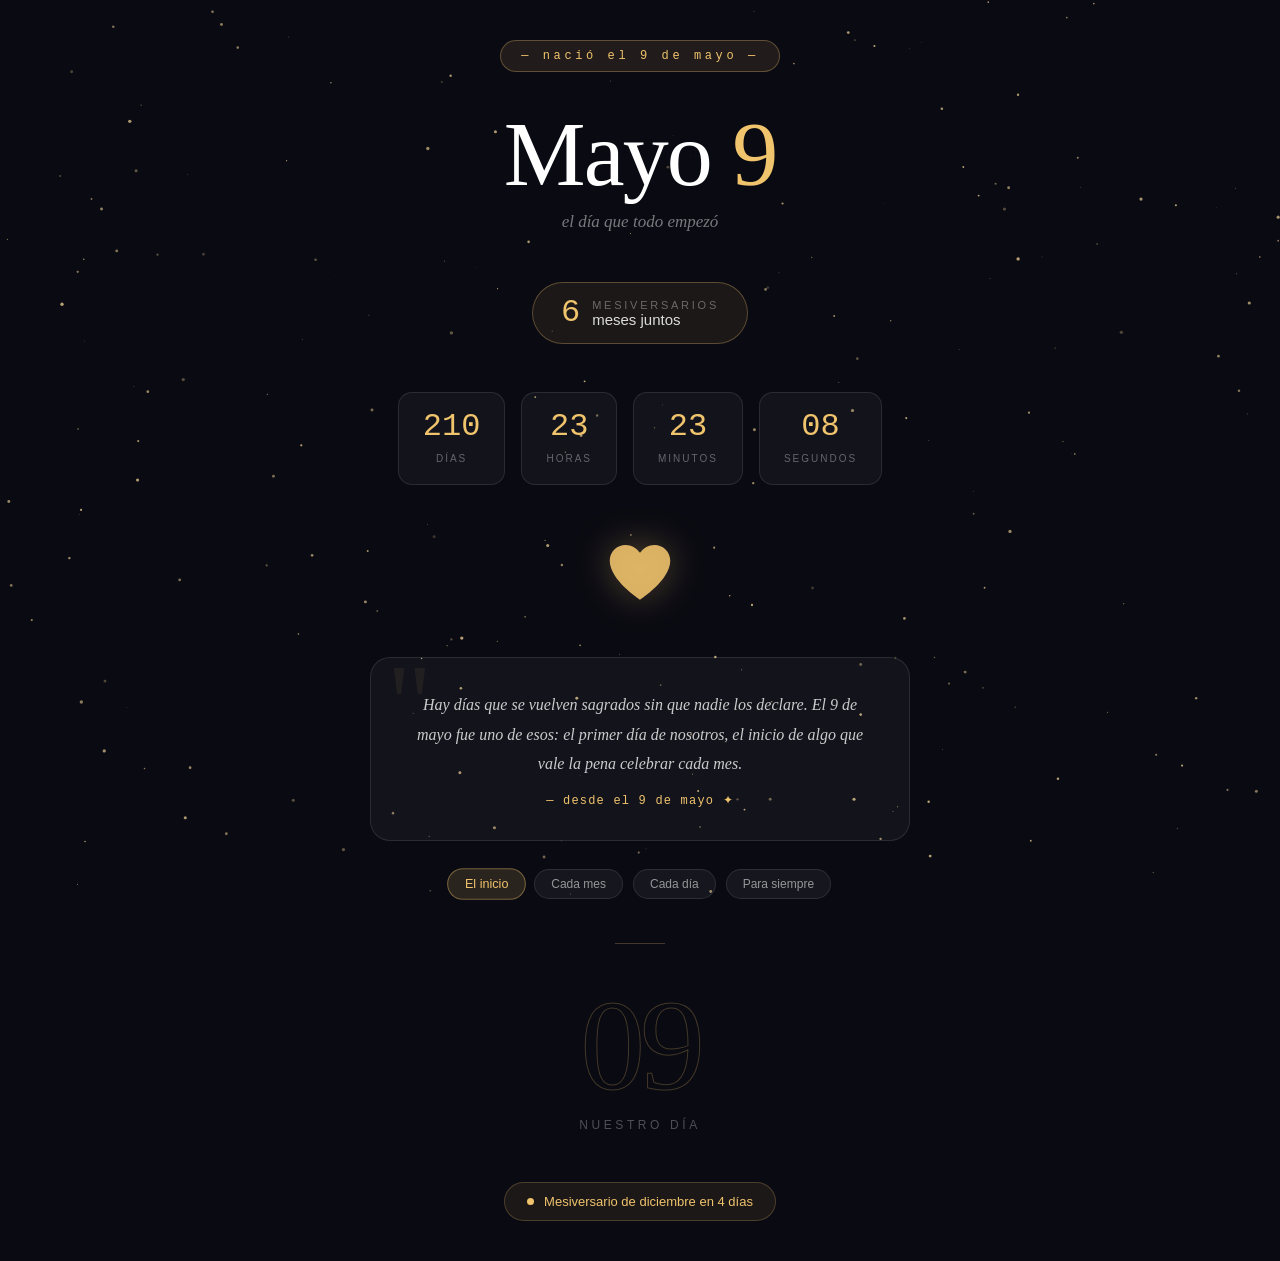
==== index.html @ dc181be8 "corregir el nombre" ====
<!DOCTYPE html>
<html lang="es">
<head>
    <meta charset="UTF-8">
    <meta name="viewport" content="width=device-width, initial-scale=1.0">
    
    <title>Sin contexto 😓</title>
    <style>
        * { margin: 0; 
            padding: 0; 
            box-sizing: 
            border-box; }

        body { 
            background: #0a0a12; 
            color: #fff; 
            font-family: 'Georgia', serif; 
            min-height: 100vh; 
            overflow-x: hidden; 
        }
        
        #canvas { 
            position: fixed; 
            top: 0; 
            left: 0; 
            width: 100%; 
            height: 100%; 
            z-index: 0; 
            pointer-events: none; 
        }
        
        .page { 
            position: relative; 
            z-index: 1; 
            min-height: 100vh; 
            display: flex; 
            flex-direction: column; 
            align-items: center; 
            justify-content: center; 
            padding: 40px 20px; 
            }

        .date-pill { 
            font-family: 'Courier New', monospace; 
            font-size: 12px; 
            letter-spacing: 0.3em; 
            color: #f0c36d; 
            background: rgba(240,195,109,0.1); 
            border: 1px solid rgba(240,195,109,0.3); 
            padding: 8px 20px; 
            border-radius: 40px; 
            margin-bottom: 36px; 
            animation: fadeUp 1s ease both; 
        }

        .main-title { 
            font-size: clamp(48px, 11vw, 92px); 
            font-weight: normal; 
            letter-spacing: -0.02em; 
            line-height: 1; 
            text-align: center; 
            margin-bottom: 12px; 
            animation: fadeUp 1s 0.2s ease both; 
        }
        
        .main-title span { 
            color: #f0c36d; 
            display: inline-block; 
            animation: glow 3s ease-in-out infinite; 
        }

        .subtitle { 
            font-size: 17px; 
            color: rgba(255,255,255,0.45); 
            font-style: italic; 
            margin-bottom: 50px; 
            text-align: center; 
            animation: fadeUp 1s 0.3s ease both; 
        }

        .mesiversario-badge {
            display: flex; 
            align-items: center; 
            gap: 12px;
            background: rgba(240,195,109,0.08); 
            border: 1px solid rgba(240,195,109,0.3);
            border-radius: 50px; 
            padding: 14px 28px; 
            margin-bottom: 48px;
            animation: fadeUp 1s 0.4s ease both;
        }
        .mes-num { 
            font-size: 32px; 
            color: #f0c36d; 
            font-family: 'Courier New', monospace; 
            line-height: 1;
        }
        
        .mes-info { 
            display: flex; 
            flex-direction: column; 
        }
        
        .mes-info .top { font-size: 11px; 
            letter-spacing: 0.25em; 
            color: rgba(255,255,255,0.35); 
            text-transform: uppercase; 
            font-family: sans-serif; }
        
        .mes-info .bot { 
            font-size: 15px; 
            color: rgba(255,255,255,0.85); 
            font-family: sans-serif; 
        }

        .counter-block { 
            display: flex; 
            gap: 16px; 
            margin-bottom: 52px; 
            animation: fadeUp 1s 0.55s ease both; flex-wrap: wrap; justify-content: center; }
        
        .counter-unit { 
            text-align: center; 
            background: rgba(255,255,255,0.04); 
            border: 0.5px solid rgba(255,255,255,0.1); 
            border-radius: 14px; 
            padding: 18px 24px; 
            min-width: 82px; 
            transition: transform 0.3s, border-color 0.3s; 
            cursor: default; 
        }
        
        .counter-unit:hover { 
            transform: translateY(-4px); 
            border-color: rgba(240,195,109,0.35); 
        }
        
        .counter-num { 
            font-size: 32px; 
            color: #f0c36d; 
            font-family: 'Courier New', monospace; 
            display: block; 
            line-height: 1;
            margin-bottom: 5px; }
        
        .counter-label { font-size: 10px; letter-spacing: 0.2em; color: rgba(255,255,255,0.35); text-transform: uppercase; font-family: sans-serif; }

        .heart-container { position: relative; margin-bottom: 44px; animation: fadeUp 1s 0.7s ease both; cursor: pointer; }
        
        .heart-svg { width: 72px; height: 72px; filter: drop-shadow(0 0 18px rgba(240,195,109,0.35)); animation: heartbeat 1.4s ease-in-out infinite; transition: transform 0.2s; }
        
        .heart-svg:hover { transform: scale(1.2); }

        .message-area { max-width: 540px; width: 100%; text-align: center; animation: fadeUp 1s 0.85s ease both; }
        
        .message-card { background: rgba(255,255,255,0.04); border: 0.5px solid rgba(255,255,255,0.1); border-radius: 20px; padding: 32px 36px; margin-bottom: 28px; position: relative; overflow: hidden; transition: opacity 0.3s, transform 0.3s; }
        
        .message-card::before { content: '"'; position: absolute; top: -10px; left: 16px; font-size: 110px; color: rgba(240,195,109,0.07); font-family: Georgia; line-height: 1; pointer-events: none; }
        
        .message-text { font-size: 16px; line-height: 1.85; color: rgba(255,255,255,0.78); font-style: italic; position: relative; z-index: 1; }
        
        .message-author { font-size: 12px; color: #f0c36d; letter-spacing: 0.1em; margin-top: 14px; font-family: 'Courier New', monospace; }

        .moments-row { display: flex; gap: 10px; flex-wrap: wrap; justify-content: center; margin-bottom: 44px; }
        
        .moment-tag { font-size: 12px; color: rgba(255,255,255,0.55); background: rgba(255,255,255,0.05); border: 0.5px solid rgba(255,255,255,0.1); border-radius: 30px; padding: 7px 16px; cursor: pointer; transition: all 0.3s; font-family: sans-serif; }
        
        .moment-tag:hover, .moment-tag.active { background: rgba(240,195,109,0.14); border-color: rgba(240,195,109,0.4); color: #f0c36d; transform: scale(1.05); }

        
        .section-divider { width: 50px; height: 1px; background: rgba(240,195,109,0.25); margin: 0 auto 36px; animation: fadeUp 1s 1s ease both; }

        
        .date-highlight { font-size: clamp(80px, 18vw, 130px); font-weight: normal; color: transparent; -webkit-text-stroke: 1px rgba(240,195,109,0.25); font-family: Georgia, serif; line-height: 1; text-align: center; animation: fadeUp 1s 1.1s ease both; user-select: none; letter-spacing: -0.04em; margin-bottom: 8px; }
        
        .since-label { font-size: 12px; letter-spacing: 0.3em; color: rgba(255,255,255,0.28); text-transform: uppercase; text-align: center; font-family: sans-serif; animation: fadeUp 1s 1.2s ease both; margin-bottom: 50px; }

        .next-badge { display: inline-flex; align-items: center; gap: 10px; background: rgba(240,195,109,0.08); border: 1px solid rgba(240,195,109,0.22); border-radius: 50px; padding: 11px 22px; font-size: 13px; color: #f0c36d; font-family: sans-serif; animation: fadeUp 1s 1.3s ease both; }
        
        .dot { width: 7px; height: 7px; background: #f0c36d; border-radius: 50%; animation: blink 1.5s ease-in-out infinite; }

            @keyframes fadeUp { from { opacity: 0; transform: translateY(22px); } to { opacity: 1; transform: translateY(0); } }
            @keyframes heartbeat { 0%,100%{transform:scale(1)} 15%{transform:scale(1.2)} 30%{transform:scale(1)} 45%{transform:scale(1.1)} 60%{transform:scale(1)} }
            @keyframes glow { 0%,100%{text-shadow:0 0 28px rgba(240,195,109,0.3)} 50%{text-shadow:0 0 56px rgba(240,195,109,0.7),0 0 90px rgba(240,195,109,0.25)} }
            @keyframes blink { 0%,100%{opacity:1} 50%{opacity:0.25} }
            @keyframes float-up { 0%{transform:translateY(0) scale(1);opacity:1} 100%{transform:translateY(-110px) scale(0.2);opacity:0} }
            .particle { position: fixed; pointer-events: none; z-index: 20; animation: float-up 1.2s ease-out forwards; font-size: 20px; }
            </style>
            </head>
            <body>

            <canvas id="canvas"></canvas>

            <div class="page">

            <div class="date-pill">— nació el 9 de mayo —</div>

            <div class="main-title">Mayo&nbsp;<span>9</span></div>
            <div class="subtitle">el día que todo empezó</div>

            <div class="mesiversario-badge">
                <div class="mes-num" id="mesNum">0</div>
                <div class="mes-info">
                <span class="top">mesiversarios</span>
                <span class="bot" id="mesLabel">juntos</span>
                </div>
            </div>

            <div class="counter-block">
                <div class="counter-unit">
                <span class="counter-num" id="cnt-days">0</span>
                <span class="counter-label">días</span>
                </div>
                <div class="counter-unit">
                <span class="counter-num" id="cnt-hours">00</span>
                <span class="counter-label">horas</span>
                </div>
                <div class="counter-unit">
                <span class="counter-num" id="cnt-minutes">00</span>
                <span class="counter-label">minutos</span>
                </div>
                <div class="counter-unit">
                <span class="counter-num" id="cnt-seconds">00</span>
                <span class="counter-label">segundos</span>
                </div>
            </div>

            <div class="heart-container" id="heartBtn">
                <svg class="heart-svg" viewBox="0 0 100 90" fill="none" xmlns="http://www.w3.org/2000/svg">
                <path d="M50 82 C50 82 8 55 8 28 C8 15 18 6 30 6 C38 6 45 10 50 17 C55 10 62 6 70 6 C82 6 92 15 92 28 C92 55 50 82 50 82Z" fill="#f0c36d" opacity="0.9"/>
                </svg>
            </div>

            <div class="message-area">
                <div class="message-card" id="messageCard">
                <p class="message-text" id="messageText">Hay días que se vuelven sagrados sin que nadie los declare. El 9 de mayo fue uno de esos: el primer día de nosotros, el inicio de algo que vale la pena celebrar cada mes.</p>
                <p class="message-author" id="messageAuthor">— desde el 9 de mayo ✦</p>
                </div>
                <div class="moments-row">
                <div class="moment-tag active" onclick="setMessage(0,this)">El inicio</div>
                <div class="moment-tag" onclick="setMessage(1,this)">Cada mes</div>
                <div class="moment-tag" onclick="setMessage(2,this)">Cada día</div>
                <div class="moment-tag" onclick="setMessage(3,this)">Para siempre</div>
                </div>
            </div>

            <div class="section-divider"></div>

            <div class="date-highlight">09</div>
            <div class="since-label">Nuestro día</div>

            <div class="next-badge">
                <div class="dot"></div>
                <span id="nextLabel">Calculando próximo mesiversario...</span>
            </div>

            </div>

            <script>
            const START = new Date(2026, 4, 9); // 9 de mayo 2025

            const messages = [
            { text: "Hay días que se vuelven sagrados sin que nadie los declare. El 9 de mayo fue uno de esos: el primer día de nosotros, el inicio de algo que vale la pena celebrar cada mes.", author: "— desde el 9 de mayo ✦" },
            { text: "Cada mes que pasa es un capítulo más de algo bonito. Cada vez que el calendario llega al 9, es una razón para sonreír y recordar que esto que construimos juntos sigue creciendo.", author: "— celebrando cada mesiversario ✦" },
            { text: "No hace falta esperar un año para celebrar. Cada día contigo ya es una razón, pero el 9 de cada mes tiene algo especial: es nuestro recordatorio de que todo empezó aquí.", author: "— en cada día contigo ✦" },
            { text: "Los meses se van acumulando y con ellos los momentos, las risas, los recuerdos. Para siempre es una promesa grande, pero la vamos construyendo de a un 9 por mes.", author: "— para siempre, de a poco ✦" }
            ];

            function setMessage(i, el) {
            document.querySelectorAll('.moment-tag').forEach(t => t.classList.remove('active'));
            el.classList.add('active');
            const card = document.getElementById('messageCard');
            card.style.opacity = '0';
            card.style.transform = 'translateY(8px)';
            setTimeout(() => {
                document.getElementById('messageText').textContent = messages[i].text;
                document.getElementById('messageAuthor').textContent = messages[i].author;
                card.style.transition = 'opacity 0.4s, transform 0.4s';
                card.style.opacity = '1';
                card.style.transform = 'translateY(0)';
            }, 200);
            }

            function monthDiff(start, now) {
            let months = (now.getFullYear() - start.getFullYear()) * 12;
            months += now.getMonth() - start.getMonth();
            if (now.getDate() < 9) months -= 1;
            return Math.max(0, months);
            }

            function nextNinth() {
            const now = new Date();
            let y = now.getFullYear(), m = now.getMonth();
            let candidate = new Date(y, m, 9);
            if (now >= candidate) {
                m += 1;
                if (m > 11) { m = 0; y += 1; }
                candidate = new Date(y, m, 9);
            }
            return candidate;
            }

            const monthNames = ['enero','febrero','marzo','abril','mayo','junio','julio','agosto','septiembre','octubre','noviembre','diciembre'];

            function updateAll() {
            const now = new Date();
            const diff = now - START;
            const totalSec = Math.floor(Math.max(0, diff) / 1000);
            const days  = Math.floor(totalSec / 86400);
            const hours = Math.floor((totalSec % 86400) / 3600);
            const mins  = Math.floor((totalSec % 3600) / 60);
            const secs  = totalSec % 60;

            document.getElementById('cnt-days').textContent = days;
            document.getElementById('cnt-hours').textContent = String(hours).padStart(2,'0');
            document.getElementById('cnt-minutes').textContent = String(mins).padStart(2,'0');
            document.getElementById('cnt-seconds').textContent = String(secs).padStart(2,'0');

            const meses = monthDiff(START, now);
            document.getElementById('mesNum').textContent = meses;
            document.getElementById('mesLabel').textContent = meses === 1 ? 'mes juntos' : 'meses juntos';

            const next = nextNinth();
            const msLeft = next - now;
            const dLeft = Math.ceil(msLeft / 86400000);
            const nextMes = monthNames[next.getMonth()];

            if (dLeft === 0) {
                document.getElementById('nextLabel').textContent = '✨ ¡Hoy es el mesiversario!';
            } else if (dLeft === 1) {
                document.getElementById('nextLabel').textContent = `Mesiversario de ${nextMes} mañana`;
            } else {
                document.getElementById('nextLabel').textContent = `Mesiversario de ${nextMes} en ${dLeft} días`;
            }
            }

            updateAll();
            setInterval(updateAll, 1000);

            // Stars
            const canvas = document.getElementById('canvas');
            const ctx = canvas.getContext('2d');
            let stars = [], W, H;

            function resize() { W = canvas.width = window.innerWidth; H = canvas.height = window.innerHeight; }
            function initStars() {
            stars = [];
            for (let i = 0; i < 220; i++) {
                stars.push({ x: Math.random()*W, y: Math.random()*H, r: Math.random()*1.4+0.3, speed: Math.random()*0.007+0.003, phase: Math.random()*Math.PI*2 });
            }
            }
            function animate(t) {
            ctx.clearRect(0,0,W,H);
            stars.forEach(s => {
                const a = 0.25 + 0.65 * Math.abs(Math.sin(t*0.001*s.speed*120 + s.phase));
                ctx.beginPath(); ctx.arc(s.x, s.y, s.r, 0, Math.PI*2);
                ctx.fillStyle = `rgba(240,210,150,${a*0.85})`; ctx.fill();
            });
            requestAnimationFrame(animate);
            }
            window.addEventListener('resize', () => { resize(); initStars(); });
            resize(); initStars(); animate(0);

            // Heart burst
            document.getElementById('heartBtn').addEventListener('click', e => {
            const emojis = ['✨','💛','⭐','🌟','✦','💫','🌙','✨','💛','⭐','🌟','✦','💫','🌙'];
            for (let i = 0; i < 9; i++) {
                const el = document.createElement('div');
                el.className = 'particle';
                el.textContent = emojis[Math.floor(Math.random()*emojis.length)];
                el.style.left = (e.clientX + (Math.random()-.5)*100) + 'px';
                el.style.top  = (e.clientY + (Math.random()-.5)*50) + 'px';
                el.style.animationDelay = (Math.random()*0.3) + 's';
                document.body.appendChild(el);
                setTimeout(() => el.remove(), 1500);
            }
        });
    </script>
</body>
</html>
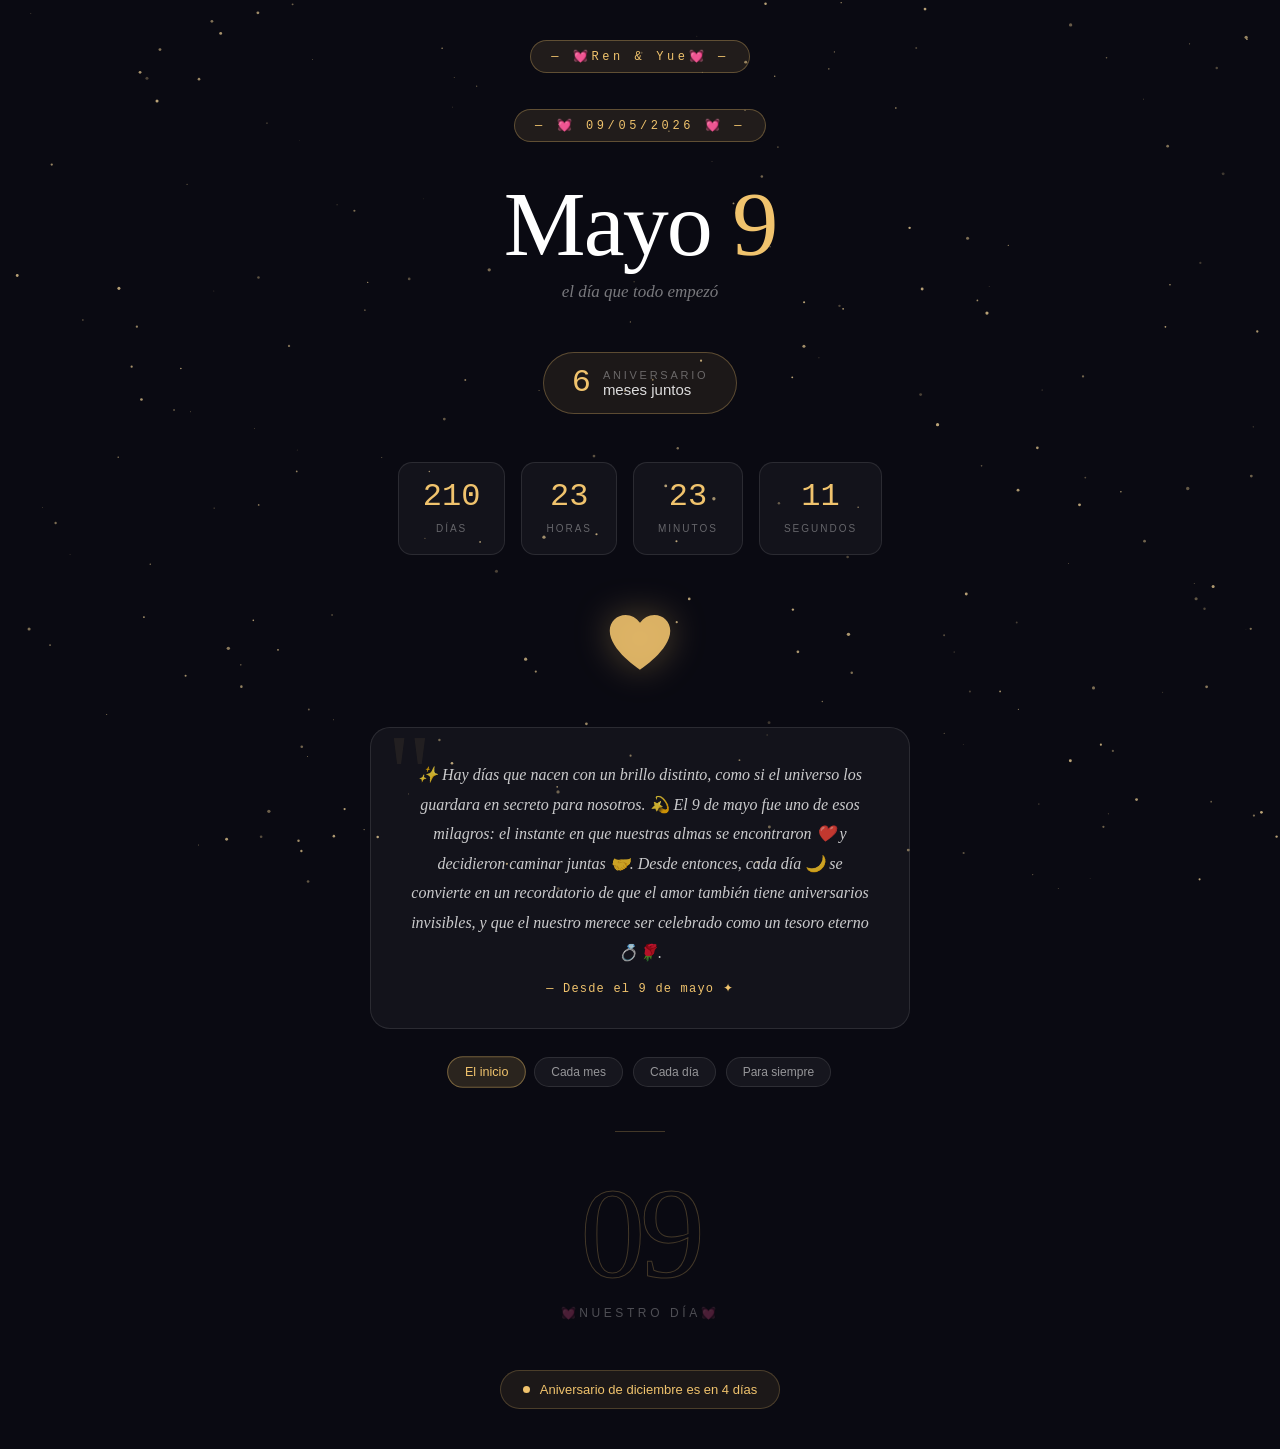
==== commit 8f07d79d: "Correcion de palabras" ====
--- a/index.html
+++ b/index.html
@@ -3,378 +3,78 @@
 <head>
     <meta charset="UTF-8">
     <meta name="viewport" content="width=device-width, initial-scale=1.0">
-    
     <title>Sin contexto 😓</title>
-    <style>
-        * { margin: 0; 
-            padding: 0; 
-            box-sizing: 
-            border-box; }
+    <link rel="stylesheet" href="styles.css">
+</head>
+<body>
 
-        body { 
-            background: #0a0a12; 
-            color: #fff; 
-            font-family: 'Georgia', serif; 
-            min-height: 100vh; 
-            overflow-x: hidden; 
-        }
-        
-        #canvas { 
-            position: fixed; 
-            top: 0; 
-            left: 0; 
-            width: 100%; 
-            height: 100%; 
-            z-index: 0; 
-            pointer-events: none; 
-        }
-        
-        .page { 
-            position: relative; 
-            z-index: 1; 
-            min-height: 100vh; 
-            display: flex; 
-            flex-direction: column; 
-            align-items: center; 
-            justify-content: center; 
-            padding: 40px 20px; 
-            }
+    <canvas id="canvas"></canvas>
 
-        .date-pill { 
-            font-family: 'Courier New', monospace; 
-            font-size: 12px; 
-            letter-spacing: 0.3em; 
-            color: #f0c36d; 
-            background: rgba(240,195,109,0.1); 
-            border: 1px solid rgba(240,195,109,0.3); 
-            padding: 8px 20px; 
-            border-radius: 40px; 
-            margin-bottom: 36px; 
-            animation: fadeUp 1s ease both; 
-        }
+    <div class="page">
 
-        .main-title { 
-            font-size: clamp(48px, 11vw, 92px); 
-            font-weight: normal; 
-            letter-spacing: -0.02em; 
-            line-height: 1; 
-            text-align: center; 
-            margin-bottom: 12px; 
-            animation: fadeUp 1s 0.2s ease both; 
-        }
-        
-        .main-title span { 
-            color: #f0c36d; 
-            display: inline-block; 
-            animation: glow 3s ease-in-out infinite; 
-        }
+        <div class="date-pill">— 💓Ren & Yue💓 —</div>
+        <div class="date-pill">— 💓 09/05/2026 💓 —</div>
 
-        .subtitle { 
-            font-size: 17px; 
-            color: rgba(255,255,255,0.45); 
-            font-style: italic; 
-            margin-bottom: 50px; 
-            text-align: center; 
-            animation: fadeUp 1s 0.3s ease both; 
-        }
+        <div class="main-title">Mayo&nbsp;<span>9</span></div>
+        <div class="subtitle">el día que todo empezó</div>
 
-        .mesiversario-badge {
-            display: flex; 
-            align-items: center; 
-            gap: 12px;
-            background: rgba(240,195,109,0.08); 
-            border: 1px solid rgba(240,195,109,0.3);
-            border-radius: 50px; 
-            padding: 14px 28px; 
-            margin-bottom: 48px;
-            animation: fadeUp 1s 0.4s ease both;
-        }
-        .mes-num { 
-            font-size: 32px; 
-            color: #f0c36d; 
-            font-family: 'Courier New', monospace; 
-            line-height: 1;
-        }
-        
-        .mes-info { 
-            display: flex; 
-            flex-direction: column; 
-        }
-        
-        .mes-info .top { font-size: 11px; 
-            letter-spacing: 0.25em; 
-            color: rgba(255,255,255,0.35); 
-            text-transform: uppercase; 
-            font-family: sans-serif; }
-        
-        .mes-info .bot { 
-            font-size: 15px; 
-            color: rgba(255,255,255,0.85); 
-            font-family: sans-serif; 
-        }
+        <div class="mesiversario-badge">
+            <div class="mes-num" id="mesNum">0</div>
+            <div class="mes-info">
+                <span class="top">Aniversario</span>
+                <span class="bot" id="mesLabel">juntos</span>
+            </div>
+        </div>
 
-        .counter-block { 
-            display: flex; 
-            gap: 16px; 
-            margin-bottom: 52px; 
-            animation: fadeUp 1s 0.55s ease both; flex-wrap: wrap; justify-content: center; }
-        
-        .counter-unit { 
-            text-align: center; 
-            background: rgba(255,255,255,0.04); 
-            border: 0.5px solid rgba(255,255,255,0.1); 
-            border-radius: 14px; 
-            padding: 18px 24px; 
-            min-width: 82px; 
-            transition: transform 0.3s, border-color 0.3s; 
-            cursor: default; 
-        }
-        
-        .counter-unit:hover { 
-            transform: translateY(-4px); 
-            border-color: rgba(240,195,109,0.35); 
-        }
-        
-        .counter-num { 
-            font-size: 32px; 
-            color: #f0c36d; 
-            font-family: 'Courier New', monospace; 
-            display: block; 
-            line-height: 1;
-            margin-bottom: 5px; }
-        
-        .counter-label { font-size: 10px; letter-spacing: 0.2em; color: rgba(255,255,255,0.35); text-transform: uppercase; font-family: sans-serif; }
+        <div class="counter-block">
+            <div class="counter-unit">
+                <span class="counter-num" id="cnt-days">0</span>
+                <span class="counter-label">Días</span>
+            </div>
+            <div class="counter-unit">
+                <span class="counter-num" id="cnt-hours">00</span>
+                <span class="counter-label">Horas</span>
+            </div>
+            <div class="counter-unit">
+                <span class="counter-num" id="cnt-minutes">00</span>
+                <span class="counter-label">Minutos</span>
+            </div>
+            <div class="counter-unit">
+                <span class="counter-num" id="cnt-seconds">00</span>
+                <span class="counter-label">Segundos</span>
+            </div>
+        </div>
 
-        .heart-container { position: relative; margin-bottom: 44px; animation: fadeUp 1s 0.7s ease both; cursor: pointer; }
-        
-        .heart-svg { width: 72px; height: 72px; filter: drop-shadow(0 0 18px rgba(240,195,109,0.35)); animation: heartbeat 1.4s ease-in-out infinite; transition: transform 0.2s; }
-        
-        .heart-svg:hover { transform: scale(1.2); }
+        <div class="heart-container" id="heartBtn">
+            <svg class="heart-svg" viewBox="0 0 100 90" fill="none" xmlns="http://www.w3.org/2000/svg">
+                <path d="M50 82 C50 82 8 55 8 28 C8 15 18 6 30 6 C38 6 45 10 50 17 C55 10 62 6 70 6 C82 6 92 15 92 28 C92 55 50 82 50 82Z" fill="#f0c36d" opacity="0.9"/>
+            </svg>
+        </div>
 
-        .message-area { max-width: 540px; width: 100%; text-align: center; animation: fadeUp 1s 0.85s ease both; }
-        
-        .message-card { background: rgba(255,255,255,0.04); border: 0.5px solid rgba(255,255,255,0.1); border-radius: 20px; padding: 32px 36px; margin-bottom: 28px; position: relative; overflow: hidden; transition: opacity 0.3s, transform 0.3s; }
-        
-        .message-card::before { content: '"'; position: absolute; top: -10px; left: 16px; font-size: 110px; color: rgba(240,195,109,0.07); font-family: Georgia; line-height: 1; pointer-events: none; }
-        
-        .message-text { font-size: 16px; line-height: 1.85; color: rgba(255,255,255,0.78); font-style: italic; position: relative; z-index: 1; }
-        
-        .message-author { font-size: 12px; color: #f0c36d; letter-spacing: 0.1em; margin-top: 14px; font-family: 'Courier New', monospace; }
-
-        .moments-row { display: flex; gap: 10px; flex-wrap: wrap; justify-content: center; margin-bottom: 44px; }
-        
-        .moment-tag { font-size: 12px; color: rgba(255,255,255,0.55); background: rgba(255,255,255,0.05); border: 0.5px solid rgba(255,255,255,0.1); border-radius: 30px; padding: 7px 16px; cursor: pointer; transition: all 0.3s; font-family: sans-serif; }
-        
-        .moment-tag:hover, .moment-tag.active { background: rgba(240,195,109,0.14); border-color: rgba(240,195,109,0.4); color: #f0c36d; transform: scale(1.05); }
-
-        
-        .section-divider { width: 50px; height: 1px; background: rgba(240,195,109,0.25); margin: 0 auto 36px; animation: fadeUp 1s 1s ease both; }
-
-        
-        .date-highlight { font-size: clamp(80px, 18vw, 130px); font-weight: normal; color: transparent; -webkit-text-stroke: 1px rgba(240,195,109,0.25); font-family: Georgia, serif; line-height: 1; text-align: center; animation: fadeUp 1s 1.1s ease both; user-select: none; letter-spacing: -0.04em; margin-bottom: 8px; }
-        
-        .since-label { font-size: 12px; letter-spacing: 0.3em; color: rgba(255,255,255,0.28); text-transform: uppercase; text-align: center; font-family: sans-serif; animation: fadeUp 1s 1.2s ease both; margin-bottom: 50px; }
-
-        .next-badge { display: inline-flex; align-items: center; gap: 10px; background: rgba(240,195,109,0.08); border: 1px solid rgba(240,195,109,0.22); border-radius: 50px; padding: 11px 22px; font-size: 13px; color: #f0c36d; font-family: sans-serif; animation: fadeUp 1s 1.3s ease both; }
-        
-        .dot { width: 7px; height: 7px; background: #f0c36d; border-radius: 50%; animation: blink 1.5s ease-in-out infinite; }
-
-            @keyframes fadeUp { from { opacity: 0; transform: translateY(22px); } to { opacity: 1; transform: translateY(0); } }
-            @keyframes heartbeat { 0%,100%{transform:scale(1)} 15%{transform:scale(1.2)} 30%{transform:scale(1)} 45%{transform:scale(1.1)} 60%{transform:scale(1)} }
-            @keyframes glow { 0%,100%{text-shadow:0 0 28px rgba(240,195,109,0.3)} 50%{text-shadow:0 0 56px rgba(240,195,109,0.7),0 0 90px rgba(240,195,109,0.25)} }
-            @keyframes blink { 0%,100%{opacity:1} 50%{opacity:0.25} }
-            @keyframes float-up { 0%{transform:translateY(0) scale(1);opacity:1} 100%{transform:translateY(-110px) scale(0.2);opacity:0} }
-            .particle { position: fixed; pointer-events: none; z-index: 20; animation: float-up 1.2s ease-out forwards; font-size: 20px; }
-            </style>
-            </head>
-            <body>
-
-            <canvas id="canvas"></canvas>
-
-            <div class="page">
-
-            <div class="date-pill">— nació el 9 de mayo —</div>
-
-            <div class="main-title">Mayo&nbsp;<span>9</span></div>
-            <div class="subtitle">el día que todo empezó</div>
-
-            <div class="mesiversario-badge">
-                <div class="mes-num" id="mesNum">0</div>
-                <div class="mes-info">
-                <span class="top">mesiversarios</span>
-                <span class="bot" id="mesLabel">juntos</span>
-                </div>
+        <div class="message-area">
+            <div class="message-card" id="messageCard">
+                <p class="message-text" id="messageText">✨ Hay días que nacen con un brillo distinto, como si el universo los guardara en secreto para nosotros. 💫 El 9 de mayo fue uno de esos milagros: el instante en que nuestras almas se encontraron ❤️ y decidieron caminar juntas 🤝. Desde entonces, cada día 🌙 se convierte en un recordatorio de que el amor también tiene aniversarios invisibles, y que el nuestro merece ser celebrado como un tesoro eterno 💍🌹.</p>
+                <p class="message-author" id="messageAuthor">— Desde el 9 de mayo ✦</p>
             </div>
-
-            <div class="counter-block">
-                <div class="counter-unit">
-                <span class="counter-num" id="cnt-days">0</span>
-                <span class="counter-label">días</span>
-                </div>
-                <div class="counter-unit">
-                <span class="counter-num" id="cnt-hours">00</span>
-                <span class="counter-label">horas</span>
-                </div>
-                <div class="counter-unit">
-                <span class="counter-num" id="cnt-minutes">00</span>
-                <span class="counter-label">minutos</span>
-                </div>
-                <div class="counter-unit">
-                <span class="counter-num" id="cnt-seconds">00</span>
-                <span class="counter-label">segundos</span>
-                </div>
-            </div>
-
-            <div class="heart-container" id="heartBtn">
-                <svg class="heart-svg" viewBox="0 0 100 90" fill="none" xmlns="http://www.w3.org/2000/svg">
-                <path d="M50 82 C50 82 8 55 8 28 C8 15 18 6 30 6 C38 6 45 10 50 17 C55 10 62 6 70 6 C82 6 92 15 92 28 C92 55 50 82 50 82Z" fill="#f0c36d" opacity="0.9"/>
-                </svg>
-            </div>
-
-            <div class="message-area">
-                <div class="message-card" id="messageCard">
-                <p class="message-text" id="messageText">Hay días que se vuelven sagrados sin que nadie los declare. El 9 de mayo fue uno de esos: el primer día de nosotros, el inicio de algo que vale la pena celebrar cada mes.</p>
-                <p class="message-author" id="messageAuthor">— desde el 9 de mayo ✦</p>
-                </div>
-                <div class="moments-row">
+            <div class="moments-row">
                 <div class="moment-tag active" onclick="setMessage(0,this)">El inicio</div>
                 <div class="moment-tag" onclick="setMessage(1,this)">Cada mes</div>
                 <div class="moment-tag" onclick="setMessage(2,this)">Cada día</div>
                 <div class="moment-tag" onclick="setMessage(3,this)">Para siempre</div>
-                </div>
             </div>
+        </div>
 
-            <div class="section-divider"></div>
+        <div class="section-divider"></div>
 
-            <div class="date-highlight">09</div>
-            <div class="since-label">Nuestro día</div>
+        <div class="date-highlight">09</div>
+        <div class="since-label">💓Nuestro día💓</div>
 
-            <div class="next-badge">
-                <div class="dot"></div>
-                <span id="nextLabel">Calculando próximo mesiversario...</span>
-            </div>
+        <div class="next-badge">
+            <div class="dot"></div>
+            <span id="nextLabel">Calculando próximo mesiversario...</span>
+        </div>
+    </div>
 
-            </div>
-
-            <script>
-            const START = new Date(2026, 4, 9); // 9 de mayo 2025
-
-            const messages = [
-            { text: "Hay días que se vuelven sagrados sin que nadie los declare. El 9 de mayo fue uno de esos: el primer día de nosotros, el inicio de algo que vale la pena celebrar cada mes.", author: "— desde el 9 de mayo ✦" },
-            { text: "Cada mes que pasa es un capítulo más de algo bonito. Cada vez que el calendario llega al 9, es una razón para sonreír y recordar que esto que construimos juntos sigue creciendo.", author: "— celebrando cada mesiversario ✦" },
-            { text: "No hace falta esperar un año para celebrar. Cada día contigo ya es una razón, pero el 9 de cada mes tiene algo especial: es nuestro recordatorio de que todo empezó aquí.", author: "— en cada día contigo ✦" },
-            { text: "Los meses se van acumulando y con ellos los momentos, las risas, los recuerdos. Para siempre es una promesa grande, pero la vamos construyendo de a un 9 por mes.", author: "— para siempre, de a poco ✦" }
-            ];
-
-            function setMessage(i, el) {
-            document.querySelectorAll('.moment-tag').forEach(t => t.classList.remove('active'));
-            el.classList.add('active');
-            const card = document.getElementById('messageCard');
-            card.style.opacity = '0';
-            card.style.transform = 'translateY(8px)';
-            setTimeout(() => {
-                document.getElementById('messageText').textContent = messages[i].text;
-                document.getElementById('messageAuthor').textContent = messages[i].author;
-                card.style.transition = 'opacity 0.4s, transform 0.4s';
-                card.style.opacity = '1';
-                card.style.transform = 'translateY(0)';
-            }, 200);
-            }
-
-            function monthDiff(start, now) {
-            let months = (now.getFullYear() - start.getFullYear()) * 12;
-            months += now.getMonth() - start.getMonth();
-            if (now.getDate() < 9) months -= 1;
-            return Math.max(0, months);
-            }
-
-            function nextNinth() {
-            const now = new Date();
-            let y = now.getFullYear(), m = now.getMonth();
-            let candidate = new Date(y, m, 9);
-            if (now >= candidate) {
-                m += 1;
-                if (m > 11) { m = 0; y += 1; }
-                candidate = new Date(y, m, 9);
-            }
-            return candidate;
-            }
-
-            const monthNames = ['enero','febrero','marzo','abril','mayo','junio','julio','agosto','septiembre','octubre','noviembre','diciembre'];
-
-            function updateAll() {
-            const now = new Date();
-            const diff = now - START;
-            const totalSec = Math.floor(Math.max(0, diff) / 1000);
-            const days  = Math.floor(totalSec / 86400);
-            const hours = Math.floor((totalSec % 86400) / 3600);
-            const mins  = Math.floor((totalSec % 3600) / 60);
-            const secs  = totalSec % 60;
-
-            document.getElementById('cnt-days').textContent = days;
-            document.getElementById('cnt-hours').textContent = String(hours).padStart(2,'0');
-            document.getElementById('cnt-minutes').textContent = String(mins).padStart(2,'0');
-            document.getElementById('cnt-seconds').textContent = String(secs).padStart(2,'0');
-
-            const meses = monthDiff(START, now);
-            document.getElementById('mesNum').textContent = meses;
-            document.getElementById('mesLabel').textContent = meses === 1 ? 'mes juntos' : 'meses juntos';
-
-            const next = nextNinth();
-            const msLeft = next - now;
-            const dLeft = Math.ceil(msLeft / 86400000);
-            const nextMes = monthNames[next.getMonth()];
-
-            if (dLeft === 0) {
-                document.getElementById('nextLabel').textContent = '✨ ¡Hoy es el mesiversario!';
-            } else if (dLeft === 1) {
-                document.getElementById('nextLabel').textContent = `Mesiversario de ${nextMes} mañana`;
-            } else {
-                document.getElementById('nextLabel').textContent = `Mesiversario de ${nextMes} en ${dLeft} días`;
-            }
-            }
-
-            updateAll();
-            setInterval(updateAll, 1000);
-
-            // Stars
-            const canvas = document.getElementById('canvas');
-            const ctx = canvas.getContext('2d');
-            let stars = [], W, H;
-
-            function resize() { W = canvas.width = window.innerWidth; H = canvas.height = window.innerHeight; }
-            function initStars() {
-            stars = [];
-            for (let i = 0; i < 220; i++) {
-                stars.push({ x: Math.random()*W, y: Math.random()*H, r: Math.random()*1.4+0.3, speed: Math.random()*0.007+0.003, phase: Math.random()*Math.PI*2 });
-            }
-            }
-            function animate(t) {
-            ctx.clearRect(0,0,W,H);
-            stars.forEach(s => {
-                const a = 0.25 + 0.65 * Math.abs(Math.sin(t*0.001*s.speed*120 + s.phase));
-                ctx.beginPath(); ctx.arc(s.x, s.y, s.r, 0, Math.PI*2);
-                ctx.fillStyle = `rgba(240,210,150,${a*0.85})`; ctx.fill();
-            });
-            requestAnimationFrame(animate);
-            }
-            window.addEventListener('resize', () => { resize(); initStars(); });
-            resize(); initStars(); animate(0);
-
-            // Heart burst
-            document.getElementById('heartBtn').addEventListener('click', e => {
-            const emojis = ['✨','💛','⭐','🌟','✦','💫','🌙','✨','💛','⭐','🌟','✦','💫','🌙'];
-            for (let i = 0; i < 9; i++) {
-                const el = document.createElement('div');
-                el.className = 'particle';
-                el.textContent = emojis[Math.floor(Math.random()*emojis.length)];
-                el.style.left = (e.clientX + (Math.random()-.5)*100) + 'px';
-                el.style.top  = (e.clientY + (Math.random()-.5)*50) + 'px';
-                el.style.animationDelay = (Math.random()*0.3) + 's';
-                document.body.appendChild(el);
-                setTimeout(() => el.remove(), 1500);
-            }
-        });
-    </script>
+    <script src="script.js"></script>
 </body>
 </html>
--- a/styles.css
+++ b/styles.css
@@ -0,0 +1,335 @@
+* { margin: 0; 
+    padding: 0; 
+    box-sizing: 
+    border-box; }
+
+body { 
+    background: #0a0a12; 
+    color: #fff; 
+    font-family: 'Georgia', serif; 
+    min-height: 100vh; 
+    overflow-x: hidden; 
+}
+
+#canvas { 
+    position: fixed; 
+    top: 0; 
+    left: 0; 
+    width: 100%; 
+    height: 100%; 
+    z-index: 0; 
+    pointer-events: none; 
+}
+
+.page { 
+    position: relative; 
+    z-index: 1; 
+    min-height: 100vh; 
+    display: flex; 
+    flex-direction: column; 
+    align-items: center; 
+    justify-content: center; 
+    padding: 40px 20px; 
+}
+
+.date-pill { 
+    font-family: 'Courier New', monospace; 
+    font-size: 12px; 
+    letter-spacing: 0.3em; 
+    color: #f0c36d; 
+    background: rgba(240,195,109,0.1); 
+    border: 1px solid rgba(240,195,109,0.3); 
+    padding: 8px 20px; 
+    border-radius: 40px; 
+    margin-bottom: 36px; 
+    animation: fadeUp 1s ease both; 
+}
+
+.main-title { 
+    font-size: clamp(48px, 11vw, 92px); 
+    font-weight: normal; 
+    letter-spacing: -0.02em; 
+    line-height: 1; 
+    text-align: center; 
+    margin-bottom: 12px; 
+    animation: fadeUp 1s 0.2s ease both; 
+}
+
+.main-title span { 
+    color: #f0c36d; 
+    display: inline-block; 
+    animation: glow 3s ease-in-out infinite; 
+}
+
+.subtitle { 
+    font-size: 17px; 
+    color: rgba(255,255,255,0.45); 
+    font-style: italic; 
+    margin-bottom: 50px; 
+    text-align: center; 
+    animation: fadeUp 1s 0.3s ease both; 
+}
+
+.mesiversario-badge {
+    display: flex; 
+    align-items: center; 
+    gap: 12px;
+    background: rgba(240,195,109,0.08); 
+    border: 1px solid rgba(240,195,109,0.3);
+    border-radius: 50px; 
+    padding: 14px 28px; 
+    margin-bottom: 48px;
+    animation: fadeUp 1s 0.4s ease both;
+}
+
+.mes-num { 
+    font-size: 32px; 
+    color: #f0c36d; 
+    font-family: 'Courier New', monospace; 
+    line-height: 1;
+}
+
+.mes-info { 
+    display: flex; 
+    flex-direction: column; 
+}
+
+.mes-info .top { 
+    font-size: 11px; 
+    letter-spacing: 0.25em; 
+    color: rgba(255,255,255,0.35); 
+    text-transform: uppercase; 
+    font-family: sans-serif; 
+}
+
+.mes-info .bot { 
+    font-size: 15px; 
+    color: rgba(255,255,255,0.85); 
+    font-family: sans-serif; 
+}
+
+.counter-block { 
+    display: flex; 
+    gap: 16px; 
+    margin-bottom: 52px; 
+    animation: fadeUp 1s 0.55s ease both; 
+    flex-wrap: wrap; 
+    justify-content: center; 
+}
+
+.counter-unit { 
+    text-align: center; 
+    background: rgba(255,255,255,0.04); 
+    border: 0.5px solid rgba(255,255,255,0.1); 
+    border-radius: 14px; 
+    padding: 18px 24px; 
+    min-width: 82px; 
+    transition: transform 0.3s, border-color 0.3s; 
+    cursor: default; 
+}
+
+.counter-unit:hover { 
+    transform: translateY(-4px); 
+    border-color: rgba(240,195,109,0.35); 
+}
+
+.counter-num { 
+    font-size: 32px; 
+    color: #f0c36d; 
+    font-family: 'Courier New', monospace; 
+    display: block; 
+    line-height: 1;
+    margin-bottom: 5px; 
+}
+
+.counter-label { 
+    font-size: 10px; 
+    letter-spacing: 0.2em; 
+    color: rgba(255,255,255,0.35); 
+    text-transform: uppercase; 
+    font-family: sans-serif; 
+}
+
+.heart-container { 
+    position: relative; 
+    margin-bottom: 44px; 
+    animation: fadeUp 1s 0.7s ease both; 
+    cursor: pointer; 
+}
+
+.heart-svg { 
+    width: 72px; 
+    height: 72px; 
+    filter: drop-shadow(0 0 18px rgba(240,195,109,0.35)); 
+    animation: heartbeat 1.4s ease-in-out infinite; 
+    transition: transform 0.2s; 
+}
+
+.heart-svg:hover { 
+    transform: scale(1.2); 
+}
+
+.message-area { 
+    max-width: 540px; 
+    width: 100%; 
+    text-align: center; 
+    animation: fadeUp 1s 0.85s ease both; 
+}
+
+.message-card { 
+    background: rgba(255,255,255,0.04); 
+    border: 0.5px solid rgba(255,255,255,0.1); 
+    border-radius: 20px; 
+    padding: 32px 36px; 
+    margin-bottom: 28px; 
+    position: relative; 
+    overflow: hidden; 
+    transition: opacity 0.3s, transform 0.3s; 
+}
+
+.message-card::before { 
+    content: '"'; 
+    position: absolute; 
+    top: -10px; 
+    left: 16px; 
+    font-size: 110px; 
+    color: rgba(240,195,109,0.07); 
+    font-family: Georgia; 
+    line-height: 1; 
+    pointer-events: none; 
+}
+
+.message-text { 
+    font-size: 16px; 
+    line-height: 1.85; 
+    color: rgba(255,255,255,0.78); 
+    font-style: italic; 
+    position: relative; 
+    z-index: 1; 
+}
+
+.message-author { 
+    font-size: 12px; 
+    color: #f0c36d; 
+    letter-spacing: 0.1em; 
+    margin-top: 14px; 
+    font-family: 'Courier New', monospace; 
+}
+
+.moments-row { 
+    display: flex; 
+    gap: 10px; 
+    flex-wrap: wrap; 
+    justify-content: center; 
+    margin-bottom: 44px; 
+}
+
+.moment-tag { 
+    font-size: 12px; 
+    color: rgba(255,255,255,0.55); 
+    background: rgba(255,255,255,0.05); 
+    border: 0.5px solid rgba(255,255,255,0.1); 
+    border-radius: 30px; 
+    padding: 7px 16px; 
+    cursor: pointer; 
+    transition: all 0.3s; 
+    font-family: sans-serif; 
+}
+
+.moment-tag:hover, .moment-tag.active { 
+    background: rgba(240,195,109,0.14); 
+    border-color: rgba(240,195,109,0.4); 
+    color: #f0c36d; 
+    transform: scale(1.05); 
+}
+
+.section-divider { 
+    width: 50px; 
+    height: 1px; 
+    background: rgba(240,195,109,0.25); 
+    margin: 0 auto 36px; 
+    animation: fadeUp 1s 1s ease both; 
+}
+
+.date-highlight { 
+    font-size: clamp(80px, 18vw, 130px); 
+    font-weight: normal; 
+    color: transparent; 
+    -webkit-text-stroke: 1px rgba(240,195,109,0.25); 
+    font-family: Georgia, serif; 
+    line-height: 1; 
+    text-align: center; 
+    animation: fadeUp 1s 1.1s ease both; 
+    user-select: none; 
+    letter-spacing: -0.04em; 
+    margin-bottom: 8px; 
+}
+
+.since-label { 
+    font-size: 12px; 
+    letter-spacing: 0.3em; 
+    color: rgba(255,255,255,0.28); 
+    text-transform: uppercase; 
+    text-align: center; 
+    font-family: sans-serif; 
+    animation: fadeUp 1s 1.2s ease both; 
+    margin-bottom: 50px; 
+}
+
+.next-badge { 
+    display: inline-flex; 
+    align-items: center; 
+    gap: 10px; 
+    background: rgba(240,195,109,0.08); 
+    border: 1px solid rgba(240,195,109,0.22); 
+    border-radius: 50px; 
+    padding: 11px 22px; 
+    font-size: 13px; 
+    color: #f0c36d; 
+    font-family: sans-serif; 
+    animation: fadeUp 1s 1.3s ease both; 
+}
+
+.dot { 
+    width: 7px; 
+    height: 7px; 
+    background: #f0c36d; 
+    border-radius: 50%; 
+    animation: blink 1.5s ease-in-out infinite; 
+}
+
+.particle { 
+    position: fixed; 
+    pointer-events: none; 
+    z-index: 40; 
+    animation: float-up 2s ease-out forwards; 
+    font-size: 20px; 
+}
+
+@keyframes fadeUp { 
+    from { opacity: 0; transform: translateY(22px); } 
+    to { opacity: 1; transform: translateY(0); } 
+}
+
+@keyframes heartbeat { 
+    0%,100% { transform: scale(1); } 
+    15% { transform: scale(1.2); } 
+    30% { transform: scale(1); } 
+    45% { transform: scale(1.1); } 
+    60% { transform: scale(1); } 
+}
+
+@keyframes glow { 
+    0%,100% { text-shadow: 0 0 28px rgba(240,195,109,0.3); } 
+    50% { text-shadow: 0 0 56px rgba(240,195,109,0.7), 0 0 90px rgba(240,195,109,0.25); } 
+}
+
+@keyframes blink { 
+    0%,100% { opacity: 1; } 
+    50% { opacity: 0.25; } 
+}
+
+@keyframes float-up { 
+    0% { transform: translateY(0) scale(1); opacity: 1; } 
+    100% { transform: translateY(-110px) scale(0.2); opacity: 0; } 
+}
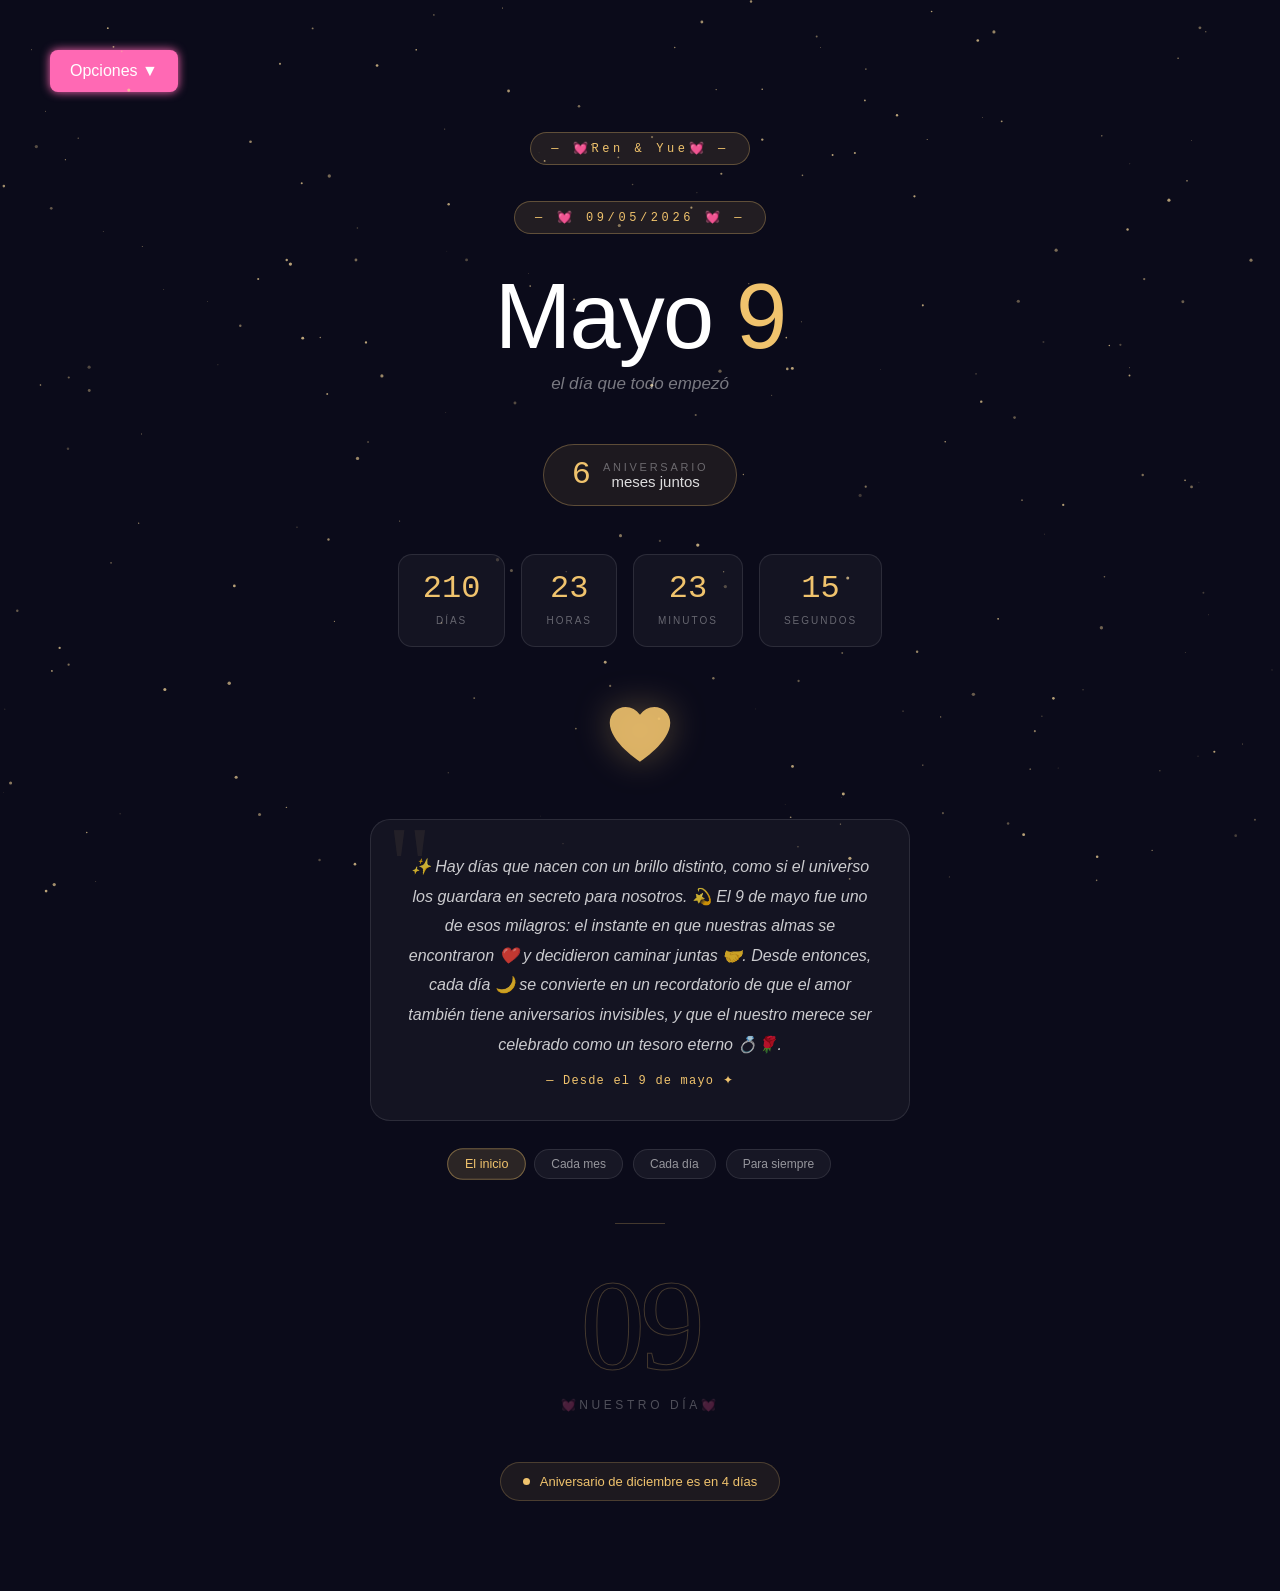
==== commit e0923507: "Ingresar nueva pagina para imprementacion de fotos" ====
--- a/index.html
+++ b/index.html
@@ -7,11 +7,19 @@
     <link rel="stylesheet" href="styles.css">
 </head>
 <body>
+    <div class="menu-contenedor">
+        <button class="boton-menu" onclick="toggleMenu()">Opciones ▼</button>
+        <div class="menuu" id="menue">
+            <a href="html/fotos.html">Recuerdos 💗</a>
+            <a href="#">Proximamente...</a>
+            <a href="#">Proximamente...</a>
+            <a href="#">Proximamente...</a>
+            <a href="#">Proximamente...</a>
+        </div>
+    </div>
 
     <canvas id="canvas"></canvas>
-
     <div class="page">
-
         <div class="date-pill">— 💓Ren & Yue💓 —</div>
         <div class="date-pill">— 💓 09/05/2026 💓 —</div>
 
--- a/styles.css
+++ b/styles.css
@@ -306,6 +306,64 @@
     font-size: 20px; 
 }
 
+body {
+    background-color: #0b0b1a;
+    font-family: 'Segoe UI', sans-serif;
+    color: #fff;
+    text-align: center;
+    padding: 50px;
+}
+
+.menu-contenedor {
+    position: relative;
+    display: inline-block;
+    display: flex;
+    text-align: left;
+}
+
+.boton-menu {
+    background-color: #ff69b4;
+    color: #fff;
+    padding: 12px 20px;
+    border: none;
+    border-radius: 8px;
+    cursor: pointer;
+    font-size: 16px;
+    box-shadow: 0 0 10px #ff69b4;
+    transition: background 0.3s ease;
+}
+
+.boton-menu:hover {
+    background-color: #ff1493;
+}
+
+.menuu {
+    display: none;
+    position: absolute;
+    background-color: #1a1a2e;
+    border: 1px solid #ff69b4;
+    border-radius: 8px;
+    min-width: 160px;
+    box-shadow: 0 0 15px #ff69b4;
+    z-index: 1;
+}
+
+.menuu a {
+    color: #ffd700;
+    padding: 12px 16px;
+    text-decoration: none;
+    display: block;
+    transition: background 0.3s ease;
+}
+
+.menuu a:hover {
+    background-color: #333;
+}
+
+.show {
+    display: block;
+}
+
 @keyframes fadeUp { 
     from { opacity: 0; transform: translateY(22px); } 
     to { opacity: 1; transform: translateY(0); } 
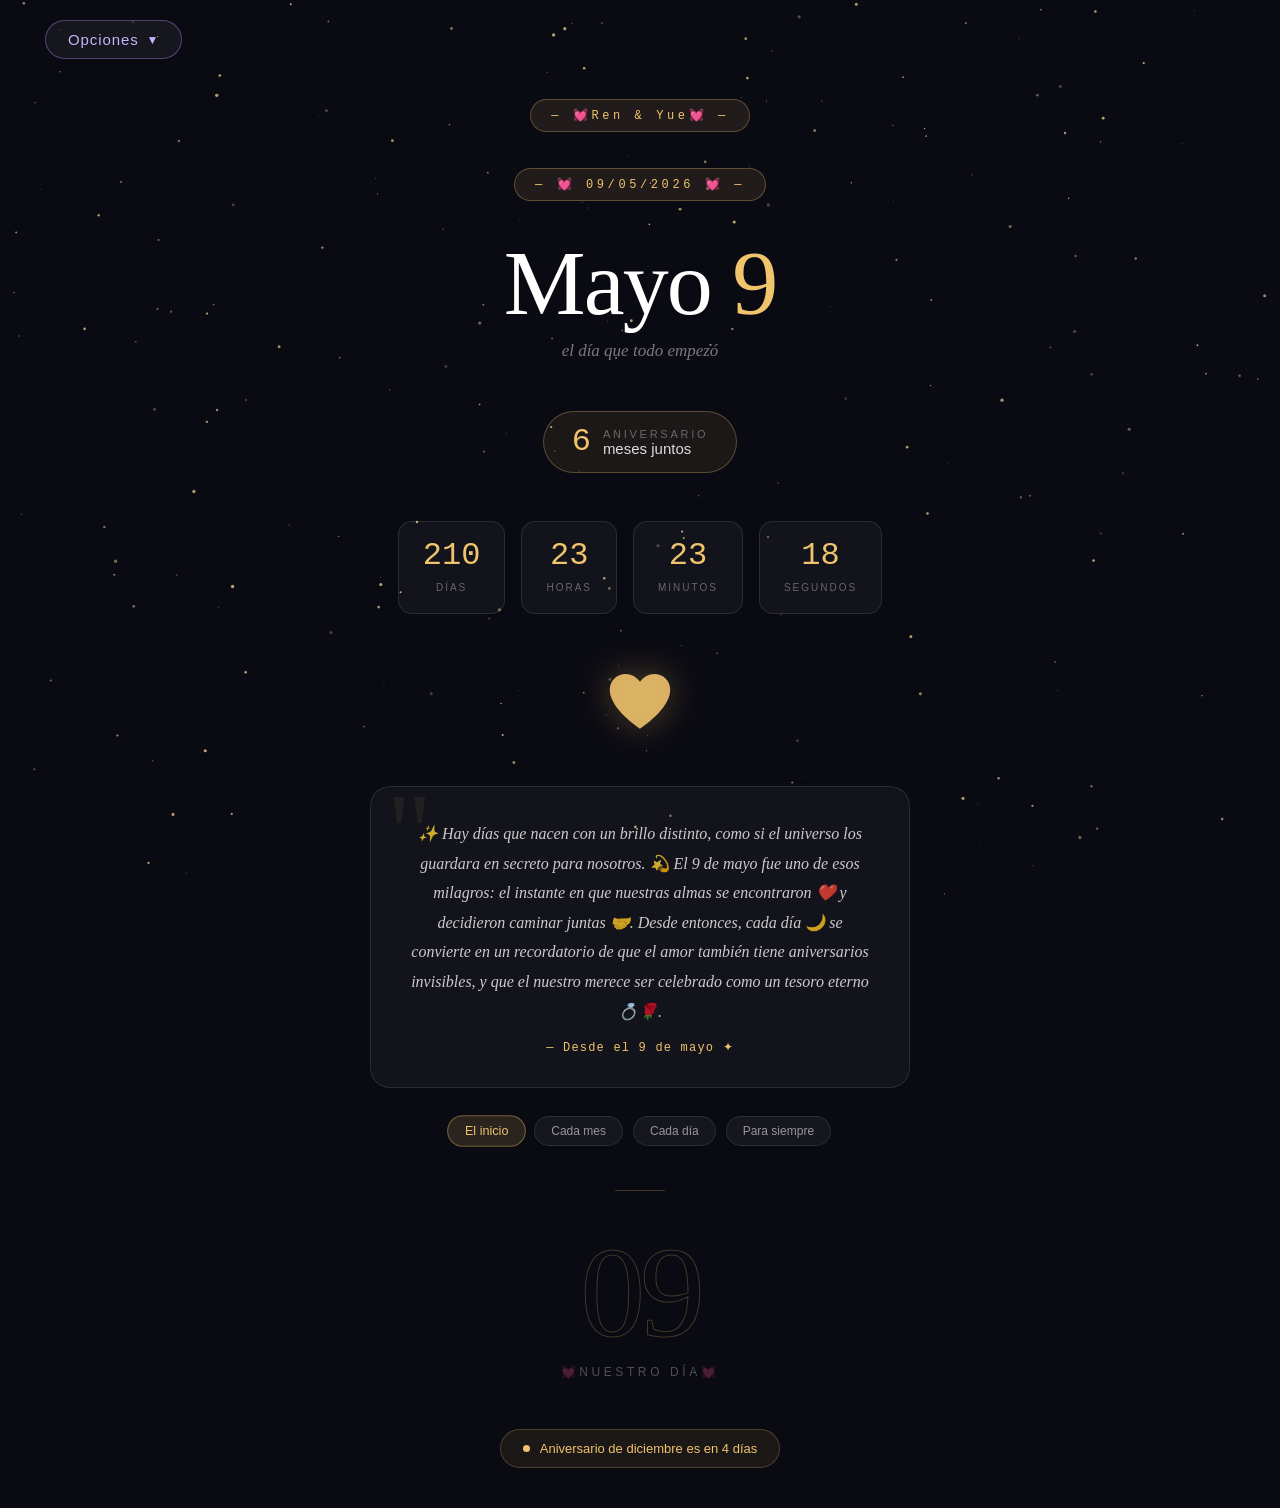
==== commit 5aec0b48: "Ajustes de colores y diselo de la pagina" ====
--- a/index.html
+++ b/index.html
@@ -8,13 +8,13 @@
 </head>
 <body>
     <div class="menu-contenedor">
-        <button class="boton-menu" onclick="toggleMenu()">Opciones ▼</button>
+        <button class="boton-menu" onclick="toggleMenu()">Opciones <span class="menu-flecha">▼</span></button>
         <div class="menuu" id="menue">
             <a href="html/fotos.html">Recuerdos 💗</a>
-            <a href="#">Proximamente...</a>
-            <a href="#">Proximamente...</a>
-            <a href="#">Proximamente...</a>
-            <a href="#">Proximamente...</a>
+            <a href="#" class="pronto">Próximamente...</a>
+            <a href="#" class="pronto">Próximamente...</a>
+            <a href="#" class="pronto">Próximamente...</a>
+            <a href="#" class="pronto">Próximamente...</a>
         </div>
     </div>
 
--- a/styles.css
+++ b/styles.css
@@ -306,63 +306,97 @@
     font-size: 20px; 
 }
 
-body {
-    background-color: #0b0b1a;
-    font-family: 'Segoe UI', sans-serif;
-    color: #fff;
-    text-align: center;
-    padding: 50px;
-}
-
+/*  */
 .menu-contenedor {
     position: relative;
     display: inline-block;
-    display: flex;
-    text-align: left;
+    margin: 20px 0 0 45px;
 }
 
 .boton-menu {
-    background-color: #ff69b4;
-    color: #fff;
-    padding: 12px 20px;
-    border: none;
-    border-radius: 8px;
+    background: rgba(255, 255, 255, 0.05);
+    border: 1px solid rgba(167, 139, 250, 0.4);
+    color: #c4b5fd;
+    font-family: 'Segoe UI', sans-serif;
+    font-size: 15px;
+    font-weight: 500;
+    letter-spacing: 0.06em;
+    padding: 10px 22px;
+    border-radius: 32px;
     cursor: pointer;
-    font-size: 16px;
-    box-shadow: 0 0 10px #ff69b4;
-    transition: background 0.3s ease;
+    transition: background 0.25s, border-color 0.25s, color 0.25s;
+    display: inline-flex;
+    align-items: center;
+    gap: 8px;
 }
 
 .boton-menu:hover {
-    background-color: #ff1493;
+    background: rgba(100, 60, 160, 0.25);
+    border-color: #a78bfa;
+    color: #ede9fe;
+}
+
+.menu-flecha {
+    display: inline-block;
+    transition: transform 0.3s ease;
+    font-size: 12px;
+}
+
+.boton-menu.abierto .menu-flecha {
+    transform: rotate(180deg);
 }
 
 .menuu {
-    display: none;
     position: absolute;
-    background-color: #1a1a2e;
-    border: 1px solid #ff69b4;
-    border-radius: 8px;
-    min-width: 160px;
-    box-shadow: 0 0 15px #ff69b4;
-    z-index: 1;
+    top: calc(100% + 8px);
+    left: 50%;
+    transform: translateX(-50%) scaleY(0.85);
+    transform-origin: top center;
+    background: #0e0c1c;
+    border: 1px solid rgba(167, 139, 250, 0.25);
+    border-radius: 14px;
+    min-width: 200px;
+    overflow: hidden;
+    opacity: 0;
+    pointer-events: none;
+    transition: opacity 0.25s ease, transform 0.25s ease;
+    z-index: 100;
+}
+
+.menuu.visible {
+    opacity: 1;
+    pointer-events: all;
+    transform: translateX(-50%) scaleY(1);
 }
 
 .menuu a {
-    color: #ffd700;
-    padding: 12px 16px;
+    display: block;
+    padding: 11px 20px;
+    color: #c4b5fd;
     text-decoration: none;
-    display: block;
-    transition: background 0.3s ease;
+    font-size: 14px;
+    letter-spacing: 0.03em;
+    transition: background 0.2s, color 0.2s, padding-left 0.2s;
+    border-bottom: 1px solid rgba(167, 139, 250, 0.1);
+}
+
+.menuu a:last-child {
+    border-bottom: none;
 }
 
 .menuu a:hover {
-    background-color: #333;
-}
-
-.show {
-    display: block;
-}
+    background: rgba(100, 60, 160, 0.2);
+    color: #ede9fe;
+    padding-left: 26px;
+}
+
+.menuu a.pronto {
+    color: rgba(167, 139, 250, 0.4);
+    font-style: italic;
+    cursor: default;
+    pointer-events: none;
+}
+/*  */
 
 @keyframes fadeUp { 
     from { opacity: 0; transform: translateY(22px); } 
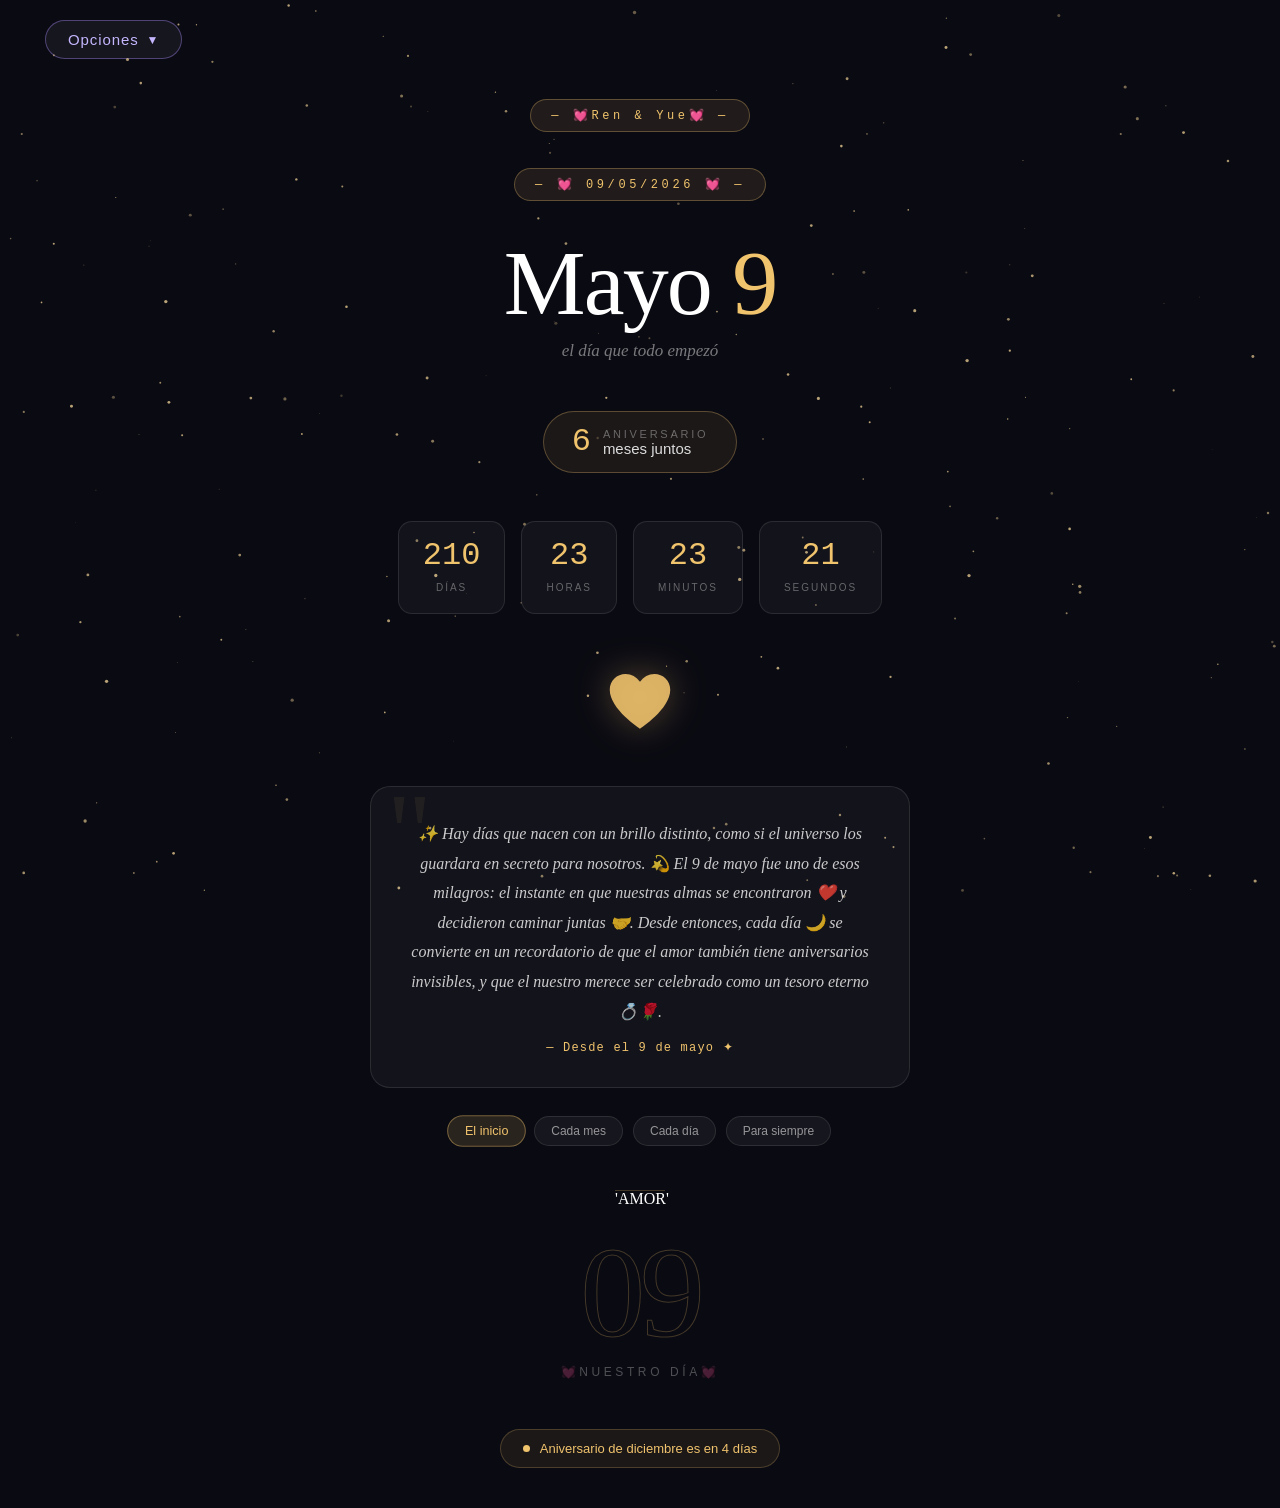
==== commit f1588efa: "Actualizacio de main" ====
--- a/index.html
+++ b/index.html
@@ -3,7 +3,7 @@
 <head>
     <meta charset="UTF-8">
     <meta name="viewport" content="width=device-width, initial-scale=1.0">
-    <title>Sin contexto 😓</title>
+    <title>TE AMO ❤️</title>
     <link rel="stylesheet" href="styles.css">
 </head>
 <body>
@@ -72,7 +72,7 @@
             </div>
         </div>
 
-        <div class="section-divider"></div>
+        <div class="section-divider">'AMOR'</div>
 
         <div class="date-highlight">09</div>
         <div class="since-label">💓Nuestro día💓</div>
--- a/styles.css
+++ b/styles.css
@@ -1,427 +1,427 @@
-* { margin: 0; 
-    padding: 0; 
-    box-sizing: 
-    border-box; }
-
-body { 
-    background: #0a0a12; 
-    color: #fff; 
-    font-family: 'Georgia', serif; 
-    min-height: 100vh; 
-    overflow-x: hidden; 
-}
-
-#canvas { 
-    position: fixed; 
-    top: 0; 
-    left: 0; 
-    width: 100%; 
-    height: 100%; 
-    z-index: 0; 
-    pointer-events: none; 
-}
-
-.page { 
-    position: relative; 
-    z-index: 1; 
-    min-height: 100vh; 
-    display: flex; 
-    flex-direction: column; 
-    align-items: center; 
-    justify-content: center; 
-    padding: 40px 20px; 
-}
-
-.date-pill { 
-    font-family: 'Courier New', monospace; 
-    font-size: 12px; 
-    letter-spacing: 0.3em; 
-    color: #f0c36d; 
-    background: rgba(240,195,109,0.1); 
-    border: 1px solid rgba(240,195,109,0.3); 
-    padding: 8px 20px; 
-    border-radius: 40px; 
-    margin-bottom: 36px; 
-    animation: fadeUp 1s ease both; 
-}
-
-.main-title { 
-    font-size: clamp(48px, 11vw, 92px); 
-    font-weight: normal; 
-    letter-spacing: -0.02em; 
-    line-height: 1; 
-    text-align: center; 
-    margin-bottom: 12px; 
-    animation: fadeUp 1s 0.2s ease both; 
-}
-
-.main-title span { 
-    color: #f0c36d; 
-    display: inline-block; 
-    animation: glow 3s ease-in-out infinite; 
-}
-
-.subtitle { 
-    font-size: 17px; 
-    color: rgba(255,255,255,0.45); 
-    font-style: italic; 
-    margin-bottom: 50px; 
-    text-align: center; 
-    animation: fadeUp 1s 0.3s ease both; 
-}
-
-.mesiversario-badge {
-    display: flex; 
-    align-items: center; 
-    gap: 12px;
-    background: rgba(240,195,109,0.08); 
-    border: 1px solid rgba(240,195,109,0.3);
-    border-radius: 50px; 
-    padding: 14px 28px; 
-    margin-bottom: 48px;
-    animation: fadeUp 1s 0.4s ease both;
-}
-
-.mes-num { 
-    font-size: 32px; 
-    color: #f0c36d; 
-    font-family: 'Courier New', monospace; 
-    line-height: 1;
-}
-
-.mes-info { 
-    display: flex; 
-    flex-direction: column; 
-}
-
-.mes-info .top { 
-    font-size: 11px; 
-    letter-spacing: 0.25em; 
-    color: rgba(255,255,255,0.35); 
-    text-transform: uppercase; 
-    font-family: sans-serif; 
-}
-
-.mes-info .bot { 
-    font-size: 15px; 
-    color: rgba(255,255,255,0.85); 
-    font-family: sans-serif; 
-}
-
-.counter-block { 
-    display: flex; 
-    gap: 16px; 
-    margin-bottom: 52px; 
-    animation: fadeUp 1s 0.55s ease both; 
-    flex-wrap: wrap; 
-    justify-content: center; 
-}
-
-.counter-unit { 
-    text-align: center; 
-    background: rgba(255,255,255,0.04); 
-    border: 0.5px solid rgba(255,255,255,0.1); 
-    border-radius: 14px; 
-    padding: 18px 24px; 
-    min-width: 82px; 
-    transition: transform 0.3s, border-color 0.3s; 
-    cursor: default; 
-}
-
-.counter-unit:hover { 
-    transform: translateY(-4px); 
-    border-color: rgba(240,195,109,0.35); 
-}
-
-.counter-num { 
-    font-size: 32px; 
-    color: #f0c36d; 
-    font-family: 'Courier New', monospace; 
-    display: block; 
-    line-height: 1;
-    margin-bottom: 5px; 
-}
-
-.counter-label { 
-    font-size: 10px; 
-    letter-spacing: 0.2em; 
-    color: rgba(255,255,255,0.35); 
-    text-transform: uppercase; 
-    font-family: sans-serif; 
-}
-
-.heart-container { 
-    position: relative; 
-    margin-bottom: 44px; 
-    animation: fadeUp 1s 0.7s ease both; 
-    cursor: pointer; 
-}
-
-.heart-svg { 
-    width: 72px; 
-    height: 72px; 
-    filter: drop-shadow(0 0 18px rgba(240,195,109,0.35)); 
-    animation: heartbeat 1.4s ease-in-out infinite; 
-    transition: transform 0.2s; 
-}
-
-.heart-svg:hover { 
-    transform: scale(1.2); 
-}
-
-.message-area { 
-    max-width: 540px; 
-    width: 100%; 
-    text-align: center; 
-    animation: fadeUp 1s 0.85s ease both; 
-}
-
-.message-card { 
-    background: rgba(255,255,255,0.04); 
-    border: 0.5px solid rgba(255,255,255,0.1); 
-    border-radius: 20px; 
-    padding: 32px 36px; 
-    margin-bottom: 28px; 
-    position: relative; 
-    overflow: hidden; 
-    transition: opacity 0.3s, transform 0.3s; 
-}
-
-.message-card::before { 
-    content: '"'; 
-    position: absolute; 
-    top: -10px; 
-    left: 16px; 
-    font-size: 110px; 
-    color: rgba(240,195,109,0.07); 
-    font-family: Georgia; 
-    line-height: 1; 
-    pointer-events: none; 
-}
-
-.message-text { 
-    font-size: 16px; 
-    line-height: 1.85; 
-    color: rgba(255,255,255,0.78); 
-    font-style: italic; 
-    position: relative; 
-    z-index: 1; 
-}
-
-.message-author { 
-    font-size: 12px; 
-    color: #f0c36d; 
-    letter-spacing: 0.1em; 
-    margin-top: 14px; 
-    font-family: 'Courier New', monospace; 
-}
-
-.moments-row { 
-    display: flex; 
-    gap: 10px; 
-    flex-wrap: wrap; 
-    justify-content: center; 
-    margin-bottom: 44px; 
-}
-
-.moment-tag { 
-    font-size: 12px; 
-    color: rgba(255,255,255,0.55); 
-    background: rgba(255,255,255,0.05); 
-    border: 0.5px solid rgba(255,255,255,0.1); 
-    border-radius: 30px; 
-    padding: 7px 16px; 
-    cursor: pointer; 
-    transition: all 0.3s; 
-    font-family: sans-serif; 
-}
-
-.moment-tag:hover, .moment-tag.active { 
-    background: rgba(240,195,109,0.14); 
-    border-color: rgba(240,195,109,0.4); 
-    color: #f0c36d; 
-    transform: scale(1.05); 
-}
-
-.section-divider { 
-    width: 50px; 
-    height: 1px; 
-    background: rgba(240,195,109,0.25); 
-    margin: 0 auto 36px; 
-    animation: fadeUp 1s 1s ease both; 
-}
-
-.date-highlight { 
-    font-size: clamp(80px, 18vw, 130px); 
-    font-weight: normal; 
-    color: transparent; 
-    -webkit-text-stroke: 1px rgba(240,195,109,0.25); 
-    font-family: Georgia, serif; 
-    line-height: 1; 
-    text-align: center; 
-    animation: fadeUp 1s 1.1s ease both; 
-    user-select: none; 
-    letter-spacing: -0.04em; 
-    margin-bottom: 8px; 
-}
-
-.since-label { 
-    font-size: 12px; 
-    letter-spacing: 0.3em; 
-    color: rgba(255,255,255,0.28); 
-    text-transform: uppercase; 
-    text-align: center; 
-    font-family: sans-serif; 
-    animation: fadeUp 1s 1.2s ease both; 
-    margin-bottom: 50px; 
-}
-
-.next-badge { 
-    display: inline-flex; 
-    align-items: center; 
-    gap: 10px; 
-    background: rgba(240,195,109,0.08); 
-    border: 1px solid rgba(240,195,109,0.22); 
-    border-radius: 50px; 
-    padding: 11px 22px; 
-    font-size: 13px; 
-    color: #f0c36d; 
-    font-family: sans-serif; 
-    animation: fadeUp 1s 1.3s ease both; 
-}
-
-.dot { 
-    width: 7px; 
-    height: 7px; 
-    background: #f0c36d; 
-    border-radius: 50%; 
-    animation: blink 1.5s ease-in-out infinite; 
-}
-
-.particle { 
-    position: fixed; 
-    pointer-events: none; 
-    z-index: 40; 
-    animation: float-up 2s ease-out forwards; 
-    font-size: 20px; 
-}
-
-/*  */
-.menu-contenedor {
-    position: relative;
-    display: inline-block;
-    margin: 20px 0 0 45px;
-}
-
-.boton-menu {
-    background: rgba(255, 255, 255, 0.05);
-    border: 1px solid rgba(167, 139, 250, 0.4);
-    color: #c4b5fd;
-    font-family: 'Segoe UI', sans-serif;
-    font-size: 15px;
-    font-weight: 500;
-    letter-spacing: 0.06em;
-    padding: 10px 22px;
-    border-radius: 32px;
-    cursor: pointer;
-    transition: background 0.25s, border-color 0.25s, color 0.25s;
-    display: inline-flex;
-    align-items: center;
-    gap: 8px;
-}
-
-.boton-menu:hover {
-    background: rgba(100, 60, 160, 0.25);
-    border-color: #a78bfa;
-    color: #ede9fe;
-}
-
-.menu-flecha {
-    display: inline-block;
-    transition: transform 0.3s ease;
-    font-size: 12px;
-}
-
-.boton-menu.abierto .menu-flecha {
-    transform: rotate(180deg);
-}
-
-.menuu {
-    position: absolute;
-    top: calc(100% + 8px);
-    left: 50%;
-    transform: translateX(-50%) scaleY(0.85);
-    transform-origin: top center;
-    background: #0e0c1c;
-    border: 1px solid rgba(167, 139, 250, 0.25);
-    border-radius: 14px;
-    min-width: 200px;
-    overflow: hidden;
-    opacity: 0;
-    pointer-events: none;
-    transition: opacity 0.25s ease, transform 0.25s ease;
-    z-index: 100;
-}
-
-.menuu.visible {
-    opacity: 1;
-    pointer-events: all;
-    transform: translateX(-50%) scaleY(1);
-}
-
-.menuu a {
-    display: block;
-    padding: 11px 20px;
-    color: #c4b5fd;
-    text-decoration: none;
-    font-size: 14px;
-    letter-spacing: 0.03em;
-    transition: background 0.2s, color 0.2s, padding-left 0.2s;
-    border-bottom: 1px solid rgba(167, 139, 250, 0.1);
-}
-
-.menuu a:last-child {
-    border-bottom: none;
-}
-
-.menuu a:hover {
-    background: rgba(100, 60, 160, 0.2);
-    color: #ede9fe;
-    padding-left: 26px;
-}
-
-.menuu a.pronto {
-    color: rgba(167, 139, 250, 0.4);
-    font-style: italic;
-    cursor: default;
-    pointer-events: none;
-}
-/*  */
-
-@keyframes fadeUp { 
-    from { opacity: 0; transform: translateY(22px); } 
-    to { opacity: 1; transform: translateY(0); } 
-}
-
-@keyframes heartbeat { 
-    0%,100% { transform: scale(1); } 
-    15% { transform: scale(1.2); } 
-    30% { transform: scale(1); } 
-    45% { transform: scale(1.1); } 
-    60% { transform: scale(1); } 
-}
-
-@keyframes glow { 
-    0%,100% { text-shadow: 0 0 28px rgba(240,195,109,0.3); } 
-    50% { text-shadow: 0 0 56px rgba(240,195,109,0.7), 0 0 90px rgba(240,195,109,0.25); } 
-}
-
-@keyframes blink { 
-    0%,100% { opacity: 1; } 
-    50% { opacity: 0.25; } 
-}
-
-@keyframes float-up { 
-    0% { transform: translateY(0) scale(1); opacity: 1; } 
-    100% { transform: translateY(-110px) scale(0.2); opacity: 0; } 
-}
+* { margin: 0; 
+    padding: 0; 
+    box-sizing: 
+    border-box; }
+
+body { 
+    background: #0a0a12; 
+    color: #fff; 
+    font-family: 'Georgia', serif; 
+    min-height: 100vh; 
+    overflow-x: hidden; 
+}
+
+#canvas { 
+    position: fixed; 
+    top: 0; 
+    left: 0; 
+    width: 100%; 
+    height: 100%; 
+    z-index: 0; 
+    pointer-events: none; 
+}
+
+.page { 
+    position: relative; 
+    z-index: 1; 
+    min-height: 100vh; 
+    display: flex; 
+    flex-direction: column; 
+    align-items: center; 
+    justify-content: center; 
+    padding: 40px 20px; 
+}
+
+.date-pill { 
+    font-family: 'Courier New', monospace; 
+    font-size: 12px; 
+    letter-spacing: 0.3em; 
+    color: #f0c36d; 
+    background: rgba(240,195,109,0.1); 
+    border: 1px solid rgba(240,195,109,0.3); 
+    padding: 8px 20px; 
+    border-radius: 40px; 
+    margin-bottom: 36px; 
+    animation: fadeUp 1s ease both; 
+}
+
+.main-title { 
+    font-size: clamp(48px, 11vw, 92px); 
+    font-weight: normal; 
+    letter-spacing: -0.02em; 
+    line-height: 1; 
+    text-align: center; 
+    margin-bottom: 12px; 
+    animation: fadeUp 1s 0.2s ease both; 
+}
+
+.main-title span { 
+    color: #f0c36d; 
+    display: inline-block; 
+    animation: glow 3s ease-in-out infinite; 
+}
+
+.subtitle { 
+    font-size: 17px; 
+    color: rgba(255,255,255,0.45); 
+    font-style: italic; 
+    margin-bottom: 50px; 
+    text-align: center; 
+    animation: fadeUp 1s 0.3s ease both; 
+}
+
+.mesiversario-badge {
+    display: flex; 
+    align-items: center; 
+    gap: 12px;
+    background: rgba(240,195,109,0.08); 
+    border: 1px solid rgba(240,195,109,0.3);
+    border-radius: 50px; 
+    padding: 14px 28px; 
+    margin-bottom: 48px;
+    animation: fadeUp 1s 0.4s ease both;
+}
+
+.mes-num { 
+    font-size: 32px; 
+    color: #f0c36d; 
+    font-family: 'Courier New', monospace; 
+    line-height: 1;
+}
+
+.mes-info { 
+    display: flex; 
+    flex-direction: column; 
+}
+
+.mes-info .top { 
+    font-size: 11px; 
+    letter-spacing: 0.25em; 
+    color: rgba(255,255,255,0.35); 
+    text-transform: uppercase; 
+    font-family: sans-serif; 
+}
+
+.mes-info .bot { 
+    font-size: 15px; 
+    color: rgba(255,255,255,0.85); 
+    font-family: sans-serif; 
+}
+
+.counter-block { 
+    display: flex; 
+    gap: 16px; 
+    margin-bottom: 52px; 
+    animation: fadeUp 1s 0.55s ease both; 
+    flex-wrap: wrap; 
+    justify-content: center; 
+}
+
+.counter-unit { 
+    text-align: center; 
+    background: rgba(255,255,255,0.04); 
+    border: 0.5px solid rgba(255,255,255,0.1); 
+    border-radius: 14px; 
+    padding: 18px 24px; 
+    min-width: 82px; 
+    transition: transform 0.3s, border-color 0.3s; 
+    cursor: default; 
+}
+
+.counter-unit:hover { 
+    transform: translateY(-4px); 
+    border-color: rgba(240,195,109,0.35); 
+}
+
+.counter-num { 
+    font-size: 32px; 
+    color: #f0c36d; 
+    font-family: 'Courier New', monospace; 
+    display: block; 
+    line-height: 1;
+    margin-bottom: 5px; 
+}
+
+.counter-label { 
+    font-size: 10px; 
+    letter-spacing: 0.2em; 
+    color: rgba(255,255,255,0.35); 
+    text-transform: uppercase; 
+    font-family: sans-serif; 
+}
+
+.heart-container { 
+    position: relative; 
+    margin-bottom: 44px; 
+    animation: fadeUp 1s 0.7s ease both; 
+    cursor: pointer; 
+}
+
+.heart-svg { 
+    width: 72px; 
+    height: 72px; 
+    filter: drop-shadow(0 0 18px rgba(240,195,109,0.35)); 
+    animation: heartbeat 1.4s ease-in-out infinite; 
+    transition: transform 0.2s; 
+}
+
+.heart-svg:hover { 
+    transform: scale(1.2); 
+}
+
+.message-area { 
+    max-width: 540px; 
+    width: 100%; 
+    text-align: center; 
+    animation: fadeUp 1s 0.85s ease both; 
+}
+
+.message-card { 
+    background: rgba(255,255,255,0.04); 
+    border: 0.5px solid rgba(255,255,255,0.1); 
+    border-radius: 20px; 
+    padding: 32px 36px; 
+    margin-bottom: 28px; 
+    position: relative; 
+    overflow: hidden; 
+    transition: opacity 0.3s, transform 0.3s; 
+}
+
+.message-card::before { 
+    content: '"'; 
+    position: absolute; 
+    top: -10px; 
+    left: 16px; 
+    font-size: 110px; 
+    color: rgba(240,195,109,0.07); 
+    font-family: Georgia; 
+    line-height: 1; 
+    pointer-events: none; 
+}
+
+.message-text { 
+    font-size: 16px; 
+    line-height: 1.85; 
+    color: rgba(255,255,255,0.78); 
+    font-style: italic; 
+    position: relative; 
+    z-index: 1; 
+}
+
+.message-author { 
+    font-size: 12px; 
+    color: #f0c36d; 
+    letter-spacing: 0.1em; 
+    margin-top: 14px; 
+    font-family: 'Courier New', monospace; 
+}
+
+.moments-row { 
+    display: flex; 
+    gap: 10px; 
+    flex-wrap: wrap; 
+    justify-content: center; 
+    margin-bottom: 44px; 
+}
+
+.moment-tag { 
+    font-size: 12px; 
+    color: rgba(255,255,255,0.55); 
+    background: rgba(255,255,255,0.05); 
+    border: 0.5px solid rgba(255,255,255,0.1); 
+    border-radius: 30px; 
+    padding: 7px 16px; 
+    cursor: pointer; 
+    transition: all 0.3s; 
+    font-family: sans-serif; 
+}
+
+.moment-tag:hover, .moment-tag.active { 
+    background: rgba(240,195,109,0.14); 
+    border-color: rgba(240,195,109,0.4); 
+    color: #f0c36d; 
+    transform: scale(1.05); 
+}
+
+.section-divider { 
+    width: 50px; 
+    height: 1px; 
+    background: rgba(240,195,109,0.25); 
+    margin: 0 auto 36px; 
+    animation: fadeUp 1s 1s ease both; 
+}
+
+.date-highlight { 
+    font-size: clamp(80px, 18vw, 130px); 
+    font-weight: normal; 
+    color: transparent; 
+    -webkit-text-stroke: 1px rgba(240,195,109,0.25); 
+    font-family: Georgia, serif; 
+    line-height: 1; 
+    text-align: center; 
+    animation: fadeUp 1s 1.1s ease both; 
+    user-select: none; 
+    letter-spacing: -0.04em; 
+    margin-bottom: 8px; 
+}
+
+.since-label { 
+    font-size: 12px; 
+    letter-spacing: 0.3em; 
+    color: rgba(255,255,255,0.28); 
+    text-transform: uppercase; 
+    text-align: center; 
+    font-family: sans-serif; 
+    animation: fadeUp 1s 1.2s ease both; 
+    margin-bottom: 50px; 
+}
+
+.next-badge { 
+    display: inline-flex; 
+    align-items: center; 
+    gap: 10px; 
+    background: rgba(240,195,109,0.08); 
+    border: 1px solid rgba(240,195,109,0.22); 
+    border-radius: 50px; 
+    padding: 11px 22px; 
+    font-size: 13px; 
+    color: #f0c36d; 
+    font-family: sans-serif; 
+    animation: fadeUp 1s 1.3s ease both; 
+}
+
+.dot { 
+    width: 7px; 
+    height: 7px; 
+    background: #f0c36d; 
+    border-radius: 50%; 
+    animation: blink 1.5s ease-in-out infinite; 
+}
+
+.particle { 
+    position: fixed; 
+    pointer-events: none; 
+    z-index: 40; 
+    animation: float-up 2s ease-out forwards; 
+    font-size: 20px; 
+}
+
+/*  */
+.menu-contenedor {
+    position: relative;
+    display: inline-block;
+    margin: 20px 0 0 45px;
+}
+
+.boton-menu {
+    background: rgba(255, 255, 255, 0.05);
+    border: 1px solid rgba(167, 139, 250, 0.4);
+    color: #c4b5fd;
+    font-family: 'Segoe UI', sans-serif;
+    font-size: 15px;
+    font-weight: 500;
+    letter-spacing: 0.06em;
+    padding: 10px 22px;
+    border-radius: 32px;
+    cursor: pointer;
+    transition: background 0.25s, border-color 0.25s, color 0.25s;
+    display: inline-flex;
+    align-items: center;
+    gap: 8px;
+}
+
+.boton-menu:hover {
+    background: rgba(100, 60, 160, 0.25);
+    border-color: #a78bfa;
+    color: #ede9fe;
+}
+
+.menu-flecha {
+    display: inline-block;
+    transition: transform 0.3s ease;
+    font-size: 12px;
+}
+
+.boton-menu.abierto .menu-flecha {
+    transform: rotate(180deg);
+}
+
+.menuu {
+    position: absolute;
+    top: calc(100% + 8px);
+    left: 50%;
+    transform: translateX(-50%) scaleY(0.85);
+    transform-origin: top center;
+    background: #0e0c1c;
+    border: 1px solid rgba(167, 139, 250, 0.25);
+    border-radius: 14px;
+    min-width: 200px;
+    overflow: hidden;
+    opacity: 0;
+    pointer-events: none;
+    transition: opacity 0.25s ease, transform 0.25s ease;
+    z-index: 100;
+}
+
+.menuu.visible {
+    opacity: 1;
+    pointer-events: all;
+    transform: translateX(-50%) scaleY(1);
+}
+
+.menuu a {
+    display: block;
+    padding: 11px 20px;
+    color: #c4b5fd;
+    text-decoration: none;
+    font-size: 14px;
+    letter-spacing: 0.03em;
+    transition: background 0.2s, color 0.2s, padding-left 0.2s;
+    border-bottom: 1px solid rgba(167, 139, 250, 0.1);
+}
+
+.menuu a:last-child {
+    border-bottom: none;
+}
+
+.menuu a:hover {
+    background: rgba(100, 60, 160, 0.2);
+    color: #ede9fe;
+    padding-left: 26px;
+}
+
+.menuu a.pronto {
+    color: rgba(167, 139, 250, 0.4);
+    font-style: italic;
+    cursor: default;
+    pointer-events: none;
+}
+/*  */
+
+@keyframes fadeUp { 
+    from { opacity: 0; transform: translateY(22px); } 
+    to { opacity: 1; transform: translateY(0); } 
+}
+
+@keyframes heartbeat { 
+    0%,100% { transform: scale(1); } 
+    15% { transform: scale(1.2); } 
+    30% { transform: scale(1); } 
+    45% { transform: scale(1.1); } 
+    60% { transform: scale(1); } 
+}
+
+@keyframes glow { 
+    0%,100% { text-shadow: 0 0 28px rgba(240,195,109,0.3); } 
+    50% { text-shadow: 0 0 56px rgba(240,195,109,0.7), 0 0 90px rgba(240,195,109,0.25); } 
+}
+
+@keyframes blink { 
+    0%,100% { opacity: 1; } 
+    50% { opacity: 0.25; } 
+}
+
+@keyframes float-up { 
+    0% { transform: translateY(0) scale(1); opacity: 1; } 
+    100% { transform: translateY(-110px) scale(0.2); opacity: 0; } 
+}
